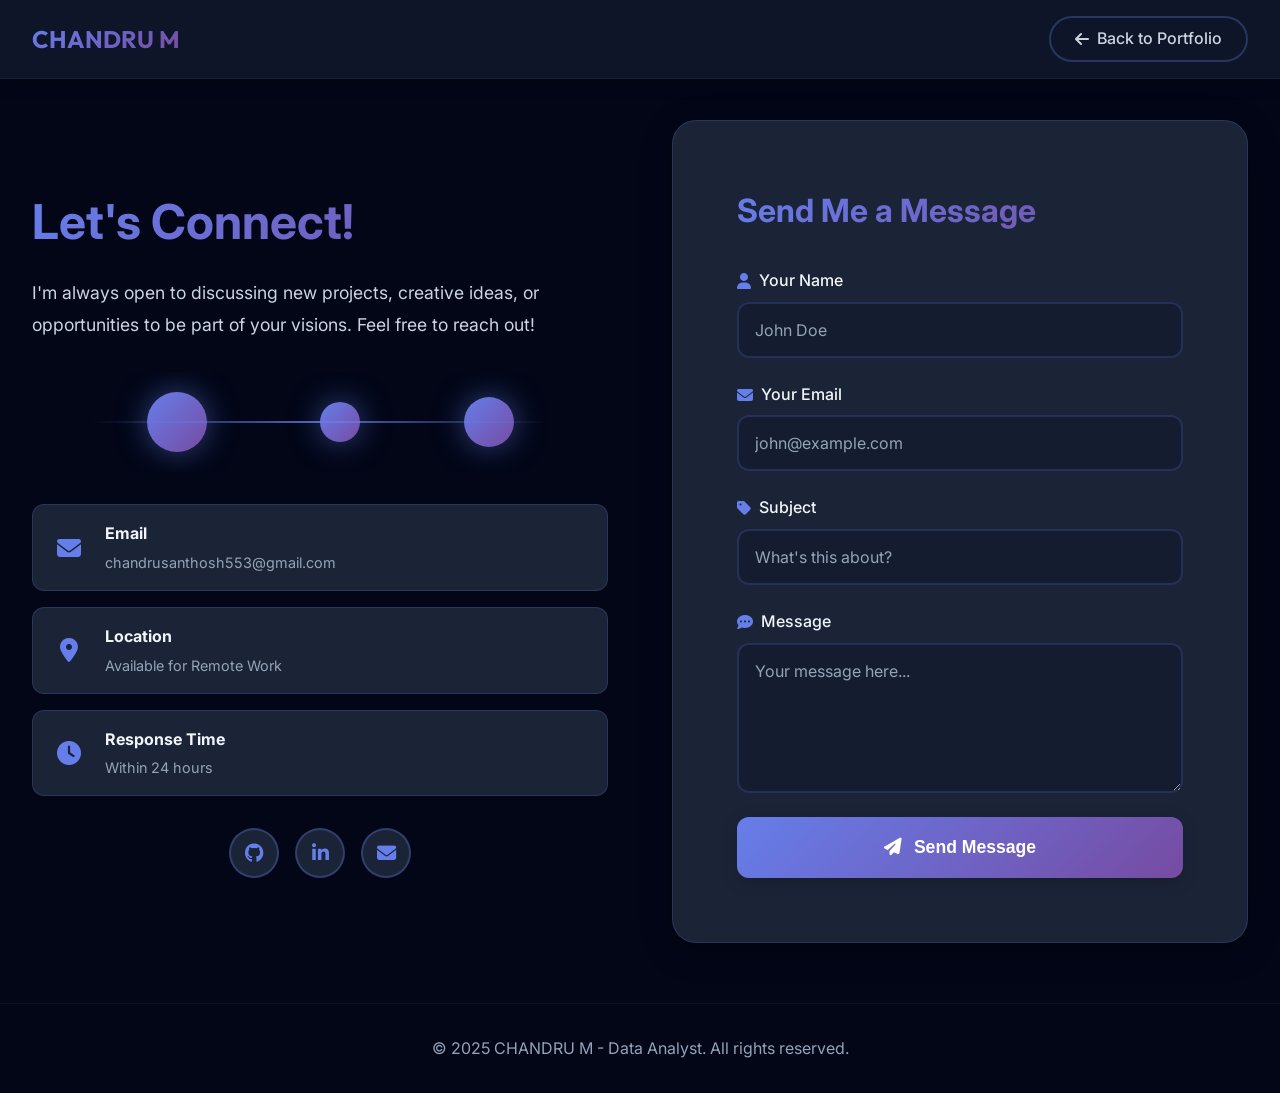
==== contact.html @ 36a34f21 "start" ====
<!DOCTYPE html>
<html lang="en">
<head>
    <meta charset="UTF-8">
    <meta name="viewport" content="width=device-width, initial-scale=1.0">
    <meta name="description" content="Get in touch with CHANDRU M - Data Analyst">
    <meta name="author" content="CHANDRU M">
    <title>Contact Me | CHANDRU M</title>
    
    <!-- Google Fonts -->
    <link rel="preconnect" href="https://fonts.googleapis.com">
    <link rel="preconnect" href="https://fonts.gstatic.com" crossorigin>
    <link href="https://fonts.googleapis.com/css2?family=Inter:wght@300;400;500;600;700&family=Outfit:wght@400;600;700;800&display=swap" rel="stylesheet">
    
    <!-- Font Awesome for Icons -->
    <link rel="stylesheet" href="https://cdnjs.cloudflare.com/ajax/libs/font-awesome/6.4.0/css/all.min.css">
    
    <!-- CSS -->
    <link rel="stylesheet" href="contact-style.css">
</head>
<body>
    <!-- Navigation -->
    <nav>
        <div class="container">
            <div class="logo">CHANDRU M</div>
            <a href="index.html" class="back-home">
                <i class="fas fa-arrow-left"></i> Back to Portfolio
            </a>
        </div>
    </nav>

    <!-- Contact Page Section -->
    <section class="contact-page">
        <div class="container">
            <div class="contact-grid">
                <!-- Left Side - Info -->
                <div class="contact-left">
                    <h1 class="contact-title">Let's Connect!</h1>
                    <p class="contact-description">
                        I'm always open to discussing new projects, creative ideas, or opportunities to be part of your visions. Feel free to reach out!
                    </p>

                    <!-- Animated Decorative Element -->
                    <div class="decorative-motion">
                        <div class="motion-circle circle-1"></div>
                        <div class="motion-circle circle-2"></div>
                        <div class="motion-circle circle-3"></div>
                        <div class="motion-line"></div>
                    </div>

                    <div class="contact-info">
                        <div class="info-item">
                            <i class="fas fa-envelope"></i>
                            <div>
                                <h4>Email</h4>
                                <p>chandrusanthosh553@gmail.com</p>
                            </div>
                        </div>
                        <div class="info-item">
                            <i class="fas fa-map-marker-alt"></i>
                            <div>
                                <h4>Location</h4>
                                <p>Available for Remote Work</p>
                            </div>
                        </div>
                        <div class="info-item">
                            <i class="fas fa-clock"></i>
                            <div>
                                <h4>Response Time</h4>
                                <p>Within 24 hours</p>
                            </div>
                        </div>
                    </div>

                    <div class="social-links">
                        <a href="https://github.com/Gloom-chandru?tab=overview&from=2025-11-01&to=2025-11-30" class="social-icon" target="_blank" title="GitHub">
                            <i class="fab fa-github"></i>
                        </a>
                        <a href="https://www.linkedin.com/in/chandru-m-082b99292" class="social-icon" target="_blank" title="LinkedIn">
                            <i class="fab fa-linkedin-in"></i>
                        </a>
                        <a href="mailto:chandrusanthosh553@gmail.com" class="social-icon" title="Email">
                            <i class="fas fa-envelope"></i>
                        </a>
                    </div>
                </div>

                <!-- Right Side - Form -->
                <div class="contact-right">
                    <div class="form-card">
                        <h2>Send Me a Message</h2>
                        <form class="contact-form" id="contactForm" action="https://formsubmit.co/chandrusanthosh553@gmail.com" method="POST">
                            <!-- FormSubmit Configuration -->
                            <input type="hidden" name="_subject" value="New Portfolio Contact Message!">
                            <input type="hidden" name="_captcha" value="false">
                            <input type="hidden" name="_template" value="table">
                            
                            <div class="form-group">
                                <label for="name">
                                    <i class="fas fa-user"></i> Your Name
                                </label>
                                <input type="text" id="name" name="name" placeholder="John Doe" required>
                            </div>
                            
                            <div class="form-group">
                                <label for="email">
                                    <i class="fas fa-envelope"></i> Your Email
                                </label>
                                <input type="email" id="email" name="email" placeholder="john@example.com" required>
                            </div>
                            
                            <div class="form-group">
                                <label for="subject">
                                    <i class="fas fa-tag"></i> Subject
                                </label>
                                <input type="text" id="subject" name="subject" placeholder="What's this about?" required>
                            </div>
                            
                            <div class="form-group">
                                <label for="message">
                                    <i class="fas fa-comment-dots"></i> Message
                                </label>
                                <textarea id="message" name="message" placeholder="Your message here..." required></textarea>
                            </div>
                            
                            <button type="submit" class="submit-button">
                                <i class="fas fa-paper-plane"></i> Send Message
                            </button>
                        </form>
                    </div>
                </div>
            </div>
        </div>
    </section>

    <!-- Footer -->
    <footer>
        <div class="container">
            <p>&copy; 2025 CHANDRU M - Data Analyst. All rights reserved.</p>
        </div>
    </footer>

    <!-- JavaScript -->
    <script src="contact-script.js"></script>
</body>
</html>
---- contact-style.css ----
* {
    margin: 0;
    padding: 0;
    box-sizing: border-box;
}

:root {
    /* Color Palette */
    --primary-blue: #667eea;
    --primary-purple: #764ba2;
    --accent-cyan: #06b6d4;
    --gradient-primary: linear-gradient(135deg, #667eea 0%, #764ba2 100%);
    
    /* Neutral Colors */
    --bg-dark: #0f172a;
    --bg-darker: #020617;
    --bg-card: rgba(30, 41, 59, 0.9);
    --text-primary: #f1f5f9;
    --text-secondary: #cbd5e1;
    --text-muted: #94a3b8;
    
    /* Spacing */
    --spacing-xs: 0.5rem;
    --spacing-sm: 1rem;
    --spacing-md: 2rem;
    --spacing-lg: 4rem;
    
    /* Typography */
    --font-heading: 'Outfit', sans-serif;
    --font-body: 'Inter', sans-serif;
    
    /* Transitions */
    --transition-fast: 0.2s ease;
    --transition-normal: 0.3s ease;
    
    /* Effects */
    --shadow-md: 0 4px 16px rgba(0, 0, 0, 0.2);
    --shadow-lg: 0 8px 32px rgba(0, 0, 0, 0.3);
    --shadow-glow: 0 0 40px rgba(102, 126, 234, 0.3);
    --blur-glass: blur(10px);
}

html {
    scroll-behavior: smooth;
}

body {
    font-family: var(--font-body);
    background: var(--bg-darker);
    color: var(--text-primary);
    line-height: 1.6;
    overflow-x: hidden;
    min-height: 100vh;
}

/* Container */
.container {
    max-width: 1400px;
    margin: 0 auto;
    padding: 0 var(--spacing-md);
}

/* Navigation */
nav {
    position: fixed;
    top: 0;
    left: 0;
    right: 0;
    z-index: 1000;
    background: rgba(15, 23, 42, 0.95);
    backdrop-filter: var(--blur-glass);
    border-bottom: 1px solid rgba(102, 126, 234, 0.1);
    box-shadow: var(--shadow-md);
}

nav .container {
    display: flex;
    justify-content: space-between;
    align-items: center;
    padding: 1rem var(--spacing-md);
}

.logo {
    font-family: var(--font-heading);
    font-size: 1.5rem;
    font-weight: 700;
    background: var(--gradient-primary);
    -webkit-background-clip: text;
    -webkit-text-fill-color: transparent;
    background-clip: text;
}

.back-home {
    color: var(--text-secondary);
    text-decoration: none;
    font-weight: 500;
    transition: var(--transition-normal);
    display: flex;
    align-items: center;
    gap: 0.5rem;
    padding: 0.5rem 1.5rem;
    border-radius: 25px;
    border: 2px solid rgba(102, 126, 234, 0.3);
}

.back-home:hover {
    color: var(--text-primary);
    border-color: var(--primary-blue);
    background: rgba(102, 126, 234, 0.1);
    transform: translateX(-5px);
}

/* Contact Page Section */
.contact-page {
    min-height: 100vh;
    padding: 120px 0 60px;
    display: flex;
    align-items: center;
}

.contact-grid {
    display: grid;
    grid-template-columns: 1fr 1fr;
    gap: var(--spacing-lg);
    align-items: center;
}

/* Left Side - Image & Info */
.contact-left {
    animation: fadeInLeft 0.8s ease;
}

@keyframes fadeInLeft {
    from {
        opacity: 0;
        transform: translateX(-50px);
    }
    to {
        opacity: 1;
        transform: translateX(0);
    }
}

.contact-image-wrapper {
    margin-bottom: var(--spacing-md);
    border-radius: 20px;
    overflow: hidden;
    box-shadow: var(--shadow-lg);
}

.contact-image-wrapper img {
    width: 100%;
    height: auto;
    display: block;
    animation: float 6s ease-in-out infinite;
}

@keyframes float {
    0%, 100% { transform: translateY(0); }
    50% { transform: translateY(-20px); }
}

.contact-title {
    font-size: clamp(2rem, 4vw, 3rem);
    margin-bottom: var(--spacing-sm);
    background: var(--gradient-primary);
    -webkit-background-clip: text;
    -webkit-text-fill-color: transparent;
    background-clip: text;
}

.contact-description {
    color: var(--text-secondary);
    font-size: 1.1rem;
    margin-bottom: var(--spacing-md);
    line-height: 1.8;
}

/* Decorative Motion Element */
.decorative-motion {
    position: relative;
    height: 100px;
    margin: var(--spacing-md) 0;
    display: flex;
    align-items: center;
    justify-content: center;
    overflow: hidden;
}

.motion-circle {
    position: absolute;
    border-radius: 50%;
    background: linear-gradient(135deg, #667eea 0%, #764ba2 100%);
    box-shadow: 0 0 30px rgba(102, 126, 234, 0.5);
}

.circle-1 {
    width: 60px;
    height: 60px;
    left: 20%;
    animation: floatCircle1 4s ease-in-out infinite;
}

.circle-2 {
    width: 40px;
    height: 40px;
    left: 50%;
    animation: floatCircle2 3s ease-in-out infinite 0.5s;
}

.circle-3 {
    width: 50px;
    height: 50px;
    left: 75%;
    animation: floatCircle3 3.5s ease-in-out infinite 1s;
}

.motion-line {
    position: absolute;
    width: 80%;
    height: 2px;
    background: linear-gradient(90deg, 
        transparent 0%, 
        rgba(102, 126, 234, 0.8) 50%, 
        transparent 100%
    );
    animation: pulseLine 2s ease-in-out infinite;
}

@keyframes floatCircle1 {
    0%, 100% {
        transform: translateY(0) scale(1);
        opacity: 0.6;
    }
    50% {
        transform: translateY(-30px) scale(1.1);
        opacity: 1;
    }
}

@keyframes floatCircle2 {
    0%, 100% {
        transform: translateY(0) translateX(-50%) scale(1);
        opacity: 0.7;
    }
    50% {
        transform: translateY(-25px) translateX(-50%) scale(1.15);
        opacity: 1;
    }
}

@keyframes floatCircle3 {
    0%, 100% {
        transform: translateY(0) scale(1);
        opacity: 0.5;
    }
    50% {
        transform: translateY(-35px) scale(1.2);
        opacity: 0.9;
    }
}

@keyframes pulseLine {
    0%, 100% {
        opacity: 0.3;
        transform: scaleX(0.8);
    }
    50% {
        opacity: 0.8;
        transform: scaleX(1);
    }
}

.contact-info {
    display: flex;
    flex-direction: column;
    gap: var(--spacing-sm);
    margin-bottom: var(--spacing-md);
}

.info-item {
    display: flex;
    align-items: center;
    gap: 1rem;
    padding: 1rem;
    background: var(--bg-card);
    border-radius: 12px;
    border: 1px solid rgba(102, 126, 234, 0.2);
    transition: var(--transition-normal);
}

.info-item:hover {
    border-color: var(--primary-blue);
    transform: translateX(10px);
}

.info-item i {
    font-size: 1.5rem;
    color: var(--primary-blue);
    width: 40px;
    text-align: center;
}

.info-item h4 {
    color: var(--text-primary);
    margin-bottom: 0.25rem;
    font-size: 1rem;
}

.info-item p {
    color: var(--text-muted);
    font-size: 0.9rem;
}

.social-links {
    display: flex;
    gap: var(--spacing-sm);
    justify-content: center;
}

.social-icon {
    width: 50px;
    height: 50px;
    background: var(--bg-card);
    border: 2px solid rgba(102, 126, 234, 0.3);
    border-radius: 50%;
    display: flex;
    align-items: center;
    justify-content: center;
    color: var(--primary-blue);
    text-decoration: none;
    font-size: 1.2rem;
    transition: var(--transition-normal);
}

.social-icon:hover {
    background: var(--gradient-primary);
    color: white;
    transform: translateY(-5px) scale(1.1);
    box-shadow: var(--shadow-glow);
}

/* Right Side - Form */
.contact-right {
    animation: fadeInRight 0.8s ease;
}

@keyframes fadeInRight {
    from {
        opacity: 0;
        transform: translateX(50px);
    }
    to {
        opacity: 1;
        transform: translateX(0);
    }
}

.form-card {
    background: var(--bg-card);
    padding: var(--spacing-lg);
    border-radius: 24px;
    backdrop-filter: var(--blur-glass);
    border: 1px solid rgba(102, 126, 234, 0.2);
    box-shadow: var(--shadow-lg);
}

.form-card h2 {
    font-size: 2rem;
    margin-bottom: var(--spacing-md);
    background: var(--gradient-primary);
    -webkit-background-clip: text;
    -webkit-text-fill-color: transparent;
    background-clip: text;
}

.contact-form {
    display: flex;
    flex-direction: column;
    gap: 1.5rem;
}

.form-group {
    display: flex;
    flex-direction: column;
    gap: 0.5rem;
}

.form-group label {
    color: var(--text-primary);
    font-weight: 500;
    display: flex;
    align-items: center;
    gap: 0.5rem;
}

.form-group label i {
    color: var(--primary-blue);
}

.form-group input,
.form-group textarea {
    width: 100%;
    padding: 1rem;
    background: rgba(15, 23, 42, 0.5);
    border: 2px solid rgba(102, 126, 234, 0.2);
    border-radius: 12px;
    color: var(--text-primary);
    font-family: var(--font-body);
    font-size: 1rem;
    transition: var(--transition-normal);
}

.form-group input::placeholder,
.form-group textarea::placeholder {
    color: var(--text-muted);
}

.form-group input:focus,
.form-group textarea:focus {
    outline: none;
    border-color: var(--primary-blue);
    box-shadow: 0 0 0 3px rgba(102, 126, 234, 0.1);
    background: rgba(15, 23, 42, 0.8);
}

.form-group textarea {
    resize: vertical;
    min-height: 150px;
}

.submit-button {
    width: 100%;
    padding: 1.25rem;
    background: var(--gradient-primary);
    color: white;
    border: none;
    border-radius: 12px;
    font-size: 1.1rem;
    font-weight: 600;
    cursor: pointer;
    transition: var(--transition-normal);
    display: flex;
    align-items: center;
    justify-content: center;
    gap: 0.75rem;
    box-shadow: var(--shadow-md);
}

.submit-button:hover {
    transform: translateY(-3px);
    box-shadow: var(--shadow-lg), var(--shadow-glow);
}

.submit-button:active {
    transform: translateY(0);
}

/* Footer */
footer {
    text-align: center;
    padding: var(--spacing-md);
    background: var(--bg-darker);
    border-top: 1px solid rgba(102, 126, 234, 0.1);
}

footer p {
    color: var(--text-muted);
}

/* Responsive Design */
@media (max-width: 1024px) {
    .contact-grid {
        grid-template-columns: 1fr;
        gap: var(--spacing-md);
    }
    
    .contact-left {
        text-align: center;
    }
    
    .contact-info {
        max-width: 500px;
        margin: 0 auto var(--spacing-md);
    }
    
    .social-links {
        justify-content: center;
    }
}

@media (max-width: 768px) {
    .contact-page {
        padding: 100px 0 40px;
    }
    
    .form-card {
        padding: var(--spacing-md);
    }
    
    nav .container {
        flex-direction: column;
        gap: 1rem;
        text-align: center;
    }
    
    .back-home {
        width: 100%;
        justify-content: center;
    }
}
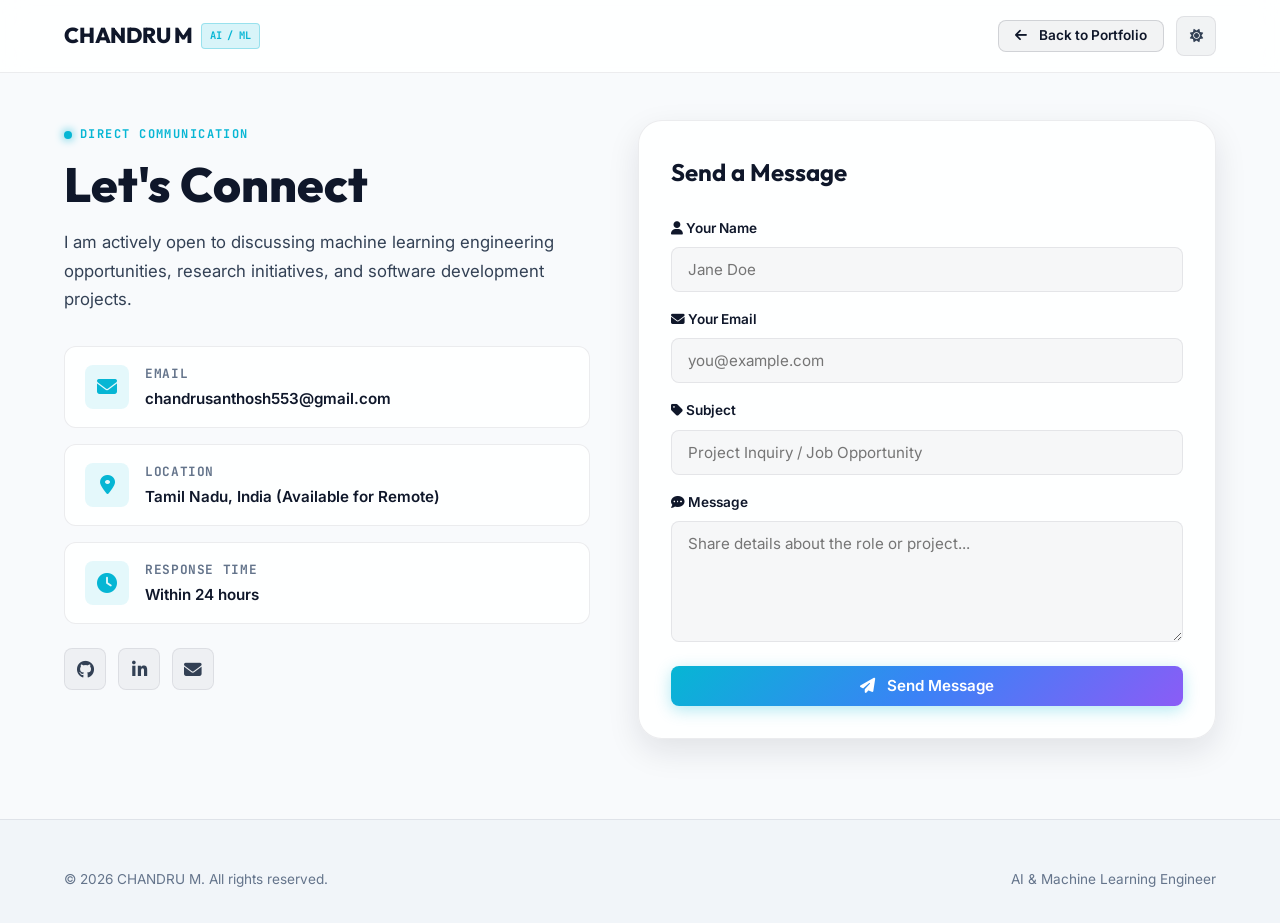
==== commit ed5f1766: "refactor: streamline contact page styles to use global CSS variables" ====
--- a/contact.html
+++ b/contact.html
@@ -3,68 +3,72 @@
 <head>
     <meta charset="UTF-8">
     <meta name="viewport" content="width=device-width, initial-scale=1.0">
-    <meta name="description" content="Get in touch with CHANDRU M - Data Analyst">
+    <meta name="description" content="Get in touch with CHANDRU M — AI & Machine Learning Engineer">
     <meta name="author" content="CHANDRU M">
-    <title>Contact Me | CHANDRU M</title>
+    <title>Contact | CHANDRU M — AI & Machine Learning Engineer</title>
     
     <!-- Google Fonts -->
     <link rel="preconnect" href="https://fonts.googleapis.com">
     <link rel="preconnect" href="https://fonts.gstatic.com" crossorigin>
-    <link href="https://fonts.googleapis.com/css2?family=Inter:wght@300;400;500;600;700&family=Outfit:wght@400;600;700;800&display=swap" rel="stylesheet">
+    <link href="https://fonts.googleapis.com/css2?family=Inter:wght@300;400;500;600;700&family=Outfit:wght@400;500;600;700;800&family=JetBrains+Mono:wght@400;500&display=swap" rel="stylesheet">
     
-    <!-- Font Awesome for Icons -->
+    <!-- Font Awesome Icons -->
     <link rel="stylesheet" href="https://cdnjs.cloudflare.com/ajax/libs/font-awesome/6.4.0/css/all.min.css">
     
-    <!-- CSS -->
+    <!-- Stylesheets -->
+    <link rel="stylesheet" href="style.css">
     <link rel="stylesheet" href="contact-style.css">
 </head>
 <body>
     <!-- Navigation -->
     <nav>
         <div class="container">
-            <div class="logo">CHANDRU M</div>
-            <a href="index.html" class="back-home">
-                <i class="fas fa-arrow-left"></i> Back to Portfolio
-            </a>
+            <div class="nav-content">
+                <a href="index.html" class="logo">
+                    <span>CHANDRU M</span>
+                    <span class="logo-badge">AI / ML</span>
+                </a>
+                <div class="nav-right">
+                    <a href="index.html" class="btn btn-secondary btn-sm">
+                        <i class="fas fa-arrow-left" aria-hidden="true"></i> Back to Portfolio
+                    </a>
+                    <button class="theme-toggle" id="themeToggle" title="Toggle theme" aria-label="Toggle theme">
+                        <i class="fas fa-moon" aria-hidden="true"></i>
+                    </button>
+                </div>
+            </div>
         </div>
     </nav>
 
     <!-- Contact Page Section -->
-    <section class="contact-page">
+    <section class="contact-page" style="padding-top: calc(72px + var(--space-12));">
         <div class="container">
             <div class="contact-grid">
                 <!-- Left Side - Info -->
                 <div class="contact-left">
-                    <h1 class="contact-title">Let's Connect!</h1>
+                    <span class="section-label">Direct Communication</span>
+                    <h1 class="contact-title">Let's Connect</h1>
                     <p class="contact-description">
-                        I'm always open to discussing new projects, creative ideas, or opportunities to be part of your visions. Feel free to reach out!
+                        I am actively open to discussing machine learning engineering opportunities, research initiatives, and software development projects.
                     </p>
 
-                    <!-- Animated Decorative Element -->
-                    <div class="decorative-motion">
-                        <div class="motion-circle circle-1"></div>
-                        <div class="motion-circle circle-2"></div>
-                        <div class="motion-circle circle-3"></div>
-                        <div class="motion-line"></div>
-                    </div>
-
                     <div class="contact-info">
-                        <div class="info-item">
-                            <i class="fas fa-envelope"></i>
+                        <a href="mailto:chandrusanthosh553@gmail.com" class="info-item" style="color: inherit;">
+                            <i class="fas fa-envelope" aria-hidden="true"></i>
                             <div>
                                 <h4>Email</h4>
                                 <p>chandrusanthosh553@gmail.com</p>
                             </div>
-                        </div>
+                        </a>
                         <div class="info-item">
-                            <i class="fas fa-map-marker-alt"></i>
+                            <i class="fas fa-map-marker-alt" aria-hidden="true"></i>
                             <div>
                                 <h4>Location</h4>
-                                <p>Available for Remote Work</p>
+                                <p>Tamil Nadu, India (Available for Remote)</p>
                             </div>
                         </div>
                         <div class="info-item">
-                            <i class="fas fa-clock"></i>
+                            <i class="fas fa-clock" aria-hidden="true"></i>
                             <div>
                                 <h4>Response Time</h4>
                                 <p>Within 24 hours</p>
@@ -72,15 +76,15 @@
                         </div>
                     </div>
 
-                    <div class="social-links">
-                        <a href="https://github.com/Gloom-chandru?tab=overview&from=2025-11-01&to=2025-11-30" class="social-icon" target="_blank" title="GitHub">
-                            <i class="fab fa-github"></i>
+                    <div class="social-links" style="margin-top: var(--space-6);">
+                        <a href="https://github.com/Gloom-chandru" class="social-icon" target="_blank" rel="noopener noreferrer" title="GitHub" aria-label="GitHub">
+                            <i class="fab fa-github" aria-hidden="true"></i>
                         </a>
-                        <a href="https://www.linkedin.com/in/chandru-m-082b99292" class="social-icon" target="_blank" title="LinkedIn">
-                            <i class="fab fa-linkedin-in"></i>
+                        <a href="https://www.linkedin.com/in/chandru-m-082b99292/" class="social-icon" target="_blank" rel="noopener noreferrer" title="LinkedIn" aria-label="LinkedIn">
+                            <i class="fab fa-linkedin-in" aria-hidden="true"></i>
                         </a>
-                        <a href="mailto:chandrusanthosh553@gmail.com" class="social-icon" title="Email">
-                            <i class="fas fa-envelope"></i>
+                        <a href="mailto:chandrusanthosh553@gmail.com" class="social-icon" title="Email" aria-label="Email">
+                            <i class="fas fa-envelope" aria-hidden="true"></i>
                         </a>
                     </div>
                 </div>
@@ -88,43 +92,42 @@
                 <!-- Right Side - Form -->
                 <div class="contact-right">
                     <div class="form-card">
-                        <h2>Send Me a Message</h2>
+                        <h2>Send a Message</h2>
                         <form class="contact-form" id="contactForm" action="https://formsubmit.co/chandrusanthosh553@gmail.com" method="POST">
-                            <!-- FormSubmit Configuration -->
-                            <input type="hidden" name="_subject" value="New Portfolio Contact Message!">
+                            <input type="hidden" name="_subject" value="New Inquiry from Contact Page!">
                             <input type="hidden" name="_captcha" value="false">
                             <input type="hidden" name="_template" value="table">
                             
                             <div class="form-group">
                                 <label for="name">
-                                    <i class="fas fa-user"></i> Your Name
+                                    <i class="fas fa-user" aria-hidden="true"></i> Your Name
                                 </label>
-                                <input type="text" id="name" name="name" placeholder="John Doe" required>
+                                <input type="text" id="name" name="name" class="form-control" placeholder="Jane Doe" required>
                             </div>
                             
                             <div class="form-group">
                                 <label for="email">
-                                    <i class="fas fa-envelope"></i> Your Email
+                                    <i class="fas fa-envelope" aria-hidden="true"></i> Your Email
                                 </label>
-                                <input type="email" id="email" name="email" placeholder="john@example.com" required>
+                                <input type="email" id="email" name="email" class="form-control" placeholder="you@example.com" required>
                             </div>
                             
                             <div class="form-group">
                                 <label for="subject">
-                                    <i class="fas fa-tag"></i> Subject
+                                    <i class="fas fa-tag" aria-hidden="true"></i> Subject
                                 </label>
-                                <input type="text" id="subject" name="subject" placeholder="What's this about?" required>
+                                <input type="text" id="subject" name="subject" class="form-control" placeholder="Project Inquiry / Job Opportunity" required>
                             </div>
                             
                             <div class="form-group">
                                 <label for="message">
-                                    <i class="fas fa-comment-dots"></i> Message
+                                    <i class="fas fa-comment-dots" aria-hidden="true"></i> Message
                                 </label>
-                                <textarea id="message" name="message" placeholder="Your message here..." required></textarea>
+                                <textarea id="message" name="message" class="form-control" rows="5" placeholder="Share details about the role or project..." required></textarea>
                             </div>
                             
-                            <button type="submit" class="submit-button">
-                                <i class="fas fa-paper-plane"></i> Send Message
+                            <button type="submit" class="btn btn-primary" style="width: 100%;">
+                                <i class="fas fa-paper-plane" aria-hidden="true"></i> Send Message
                             </button>
                         </form>
                     </div>
@@ -136,11 +139,13 @@
     <!-- Footer -->
     <footer>
         <div class="container">
-            <p>&copy; 2025 CHANDRU M - Data Analyst. All rights reserved.</p>
+            <div class="footer-bottom">
+                <p>&copy; 2026 CHANDRU M. All rights reserved.</p>
+                <p>AI & Machine Learning Engineer</p>
+            </div>
         </div>
     </footer>
 
-    <!-- JavaScript -->
-    <script src="contact-script.js"></script>
+    <script src="script.js"></script>
 </body>
 </html>
--- a/style.css
+++ b/style.css
@@ -0,0 +1,2028 @@
+/* ====================================================================
+   CHANDRU M - AI & MACHINE LEARNING PORTFOLIO
+   Design System & Core Stylesheet
+   ==================================================================== */
+
+@import url('https://fonts.googleapis.com/css2?family=Inter:wght@300;400;500;600;700&family=Outfit:wght@400;500;600;700;800&family=JetBrains+Mono:wght@400;500&display=swap');
+
+/* --------------------------------------------------------------------
+   DESIGN SYSTEM TOKENS
+   -------------------------------------------------------------------- */
+:root {
+    /* Color Palette - Deep Tech Obsidian & Neural Accents */
+    --bg-primary: #090d16;
+    --bg-secondary: #0f1629;
+    --bg-tertiary: #162038;
+    --bg-card: rgba(18, 26, 47, 0.75);
+    --bg-card-hover: rgba(24, 35, 63, 0.9);
+    --bg-glass: rgba(15, 22, 41, 0.7);
+    --bg-elevated: #1e293b;
+
+    /* Text Colors */
+    --text-primary: #f8fafc;
+    --text-secondary: #cbd5e1;
+    --text-muted: #94a3b8;
+    --text-subtle: #64748b;
+
+    /* Accents */
+    --accent-cyan: #06b6d4;
+    --accent-cyan-glow: rgba(6, 182, 212, 0.25);
+    --accent-blue: #3b82f6;
+    --accent-purple: #8b5cf6;
+    --accent-indigo: #6366f1;
+    --accent-emerald: #10b981;
+    --accent-amber: #f59e0b;
+    --accent-coral: #ff6b35;
+
+    /* Gradients */
+    --gradient-primary: linear-gradient(135deg, #06b6d4 0%, #3b82f6 50%, #8b5cf6 100%);
+    --gradient-accent: linear-gradient(135deg, #38bdf8 0%, #818cf8 100%);
+    --gradient-warm: linear-gradient(135deg, #ff6b35 0%, #f7931e 100%);
+    --gradient-card: linear-gradient(180deg, rgba(255, 255, 255, 0.04) 0%, rgba(255, 255, 255, 0.01) 100%);
+    --gradient-hero-glow: radial-gradient(circle at 50% 50%, rgba(6, 182, 212, 0.15) 0%, rgba(139, 92, 246, 0.08) 40%, transparent 70%);
+
+    /* Borders */
+    --border-subtle: rgba(255, 255, 255, 0.08);
+    --border-medium: rgba(255, 255, 255, 0.14);
+    --border-accent: rgba(56, 189, 248, 0.35);
+    --border-focus: #38bdf8;
+
+    /* Typography Scale */
+    --font-heading: 'Outfit', -apple-system, BlinkMacSystemFont, sans-serif;
+    --font-body: 'Inter', -apple-system, BlinkMacSystemFont, sans-serif;
+    --font-mono: 'JetBrains Mono', monospace;
+
+    /* Spacing Scale */
+    --space-1: 0.25rem;   /* 4px */
+    --space-2: 0.5rem;    /* 8px */
+    --space-3: 0.75rem;   /* 12px */
+    --space-4: 1rem;      /* 16px */
+    --space-5: 1.25rem;   /* 20px */
+    --space-6: 1.5rem;    /* 24px */
+    --space-8: 2rem;      /* 32px */
+    --space-10: 2.5rem;   /* 40px */
+    --space-12: 3rem;     /* 48px */
+    --space-16: 4rem;     /* 64px */
+    --space-20: 5rem;     /* 80px */
+    --space-24: 6rem;     /* 96px */
+
+    /* Corner Radii */
+    --radius-xs: 4px;
+    --radius-sm: 8px;
+    --radius-md: 12px;
+    --radius-lg: 16px;
+    --radius-xl: 24px;
+    --radius-full: 9999px;
+
+    /* Shadows & Elevation */
+    --shadow-sm: 0 1px 3px rgba(0, 0, 0, 0.3);
+    --shadow-md: 0 4px 12px rgba(0, 0, 0, 0.35);
+    --shadow-lg: 0 12px 32px rgba(0, 0, 0, 0.45);
+    --shadow-glow-cyan: 0 0 30px rgba(6, 182, 212, 0.25);
+    --shadow-glow-purple: 0 0 30px rgba(139, 92, 246, 0.25);
+
+    /* Transitions */
+    --transition-fast: 0.15s cubic-bezier(0.16, 1, 0.3, 1);
+    --transition-normal: 0.25s cubic-bezier(0.16, 1, 0.3, 1);
+    --transition-smooth: 0.4s cubic-bezier(0.16, 1, 0.3, 1);
+
+    /* Blur */
+    --blur-glass: blur(14px);
+}
+
+/* --------------------------------------------------------------------
+   LIGHT MODE OVERRIDES
+   -------------------------------------------------------------------- */
+html.light-mode {
+    --bg-primary: #f8fafc;
+    --bg-secondary: #f1f5f9;
+    --bg-tertiary: #e2e8f0;
+    --bg-card: rgba(255, 255, 255, 0.85);
+    --bg-card-hover: rgba(255, 255, 255, 0.98);
+    --bg-glass: rgba(255, 255, 255, 0.85);
+    --bg-elevated: #ffffff;
+
+    --text-primary: #0f172a;
+    --text-secondary: #334155;
+    --text-muted: #64748b;
+    --text-subtle: #94a3b8;
+
+    --border-subtle: rgba(15, 23, 42, 0.08);
+    --border-medium: rgba(15, 23, 42, 0.15);
+    --border-accent: rgba(6, 182, 212, 0.5);
+
+    --shadow-sm: 0 1px 3px rgba(0, 0, 0, 0.06);
+    --shadow-md: 0 4px 16px rgba(0, 0, 0, 0.08);
+    --shadow-lg: 0 12px 32px rgba(15, 23, 42, 0.1);
+    --shadow-glow-cyan: 0 0 25px rgba(6, 182, 212, 0.18);
+    --shadow-glow-purple: 0 0 25px rgba(139, 92, 246, 0.18);
+    --gradient-card: linear-gradient(180deg, rgba(255, 255, 255, 0.9) 0%, rgba(248, 250, 252, 0.9) 100%);
+    --gradient-hero-glow: radial-gradient(circle at 50% 50%, rgba(6, 182, 212, 0.12) 0%, rgba(139, 92, 246, 0.06) 40%, transparent 70%);
+}
+
+/* --------------------------------------------------------------------
+   BASE & RESET
+   -------------------------------------------------------------------- */
+*, *::before, *::after {
+    margin: 0;
+    padding: 0;
+    box-sizing: border-box;
+}
+
+html {
+    scroll-behavior: smooth;
+    font-size: 16px;
+    -webkit-text-size-adjust: 100%;
+}
+
+body {
+    font-family: var(--font-body);
+    background-color: var(--bg-primary);
+    color: var(--text-primary);
+    line-height: 1.65;
+    overflow-x: hidden;
+    min-height: 100vh;
+    text-rendering: optimizeLegibility;
+    -webkit-font-smoothing: antialiased;
+    -moz-osx-font-smoothing: grayscale;
+    transition: background-color var(--transition-normal), color var(--transition-normal);
+}
+
+a {
+    color: inherit;
+    text-decoration: none;
+    transition: color var(--transition-fast);
+}
+
+img {
+    max-width: 100%;
+    height: auto;
+    display: block;
+}
+
+button {
+    font-family: inherit;
+    border: none;
+    background: none;
+    cursor: pointer;
+    outline: none;
+}
+
+/* Container */
+.container {
+    width: 100%;
+    max-width: 1200px;
+    margin: 0 auto;
+    padding: 0 var(--space-6);
+}
+
+/* Scroll Progress */
+.scroll-progress {
+    position: fixed;
+    top: 0;
+    left: 0;
+    height: 3px;
+    width: 0%;
+    background: var(--gradient-primary);
+    z-index: 1000;
+    transition: width 0.1s linear;
+}
+
+/* Section Common */
+section {
+    padding: var(--space-20) 0;
+    position: relative;
+}
+
+.section-label {
+    display: inline-flex;
+    align-items: center;
+    gap: var(--space-2);
+    font-size: 0.75rem;
+    font-weight: 700;
+    text-transform: uppercase;
+    letter-spacing: 0.12em;
+    color: var(--accent-cyan);
+    margin-bottom: var(--space-3);
+    font-family: var(--font-mono);
+}
+
+.section-label::before {
+    content: '';
+    display: inline-block;
+    width: 8px;
+    height: 8px;
+    border-radius: 50%;
+    background: var(--accent-cyan);
+    box-shadow: 0 0 10px var(--accent-cyan);
+}
+
+.section-title {
+    font-family: var(--font-heading);
+    font-size: clamp(2rem, 3.5vw, 2.75rem);
+    font-weight: 800;
+    line-height: 1.2;
+    margin-bottom: var(--space-4);
+    letter-spacing: -0.02em;
+    color: var(--text-primary);
+}
+
+.section-subtitle {
+    font-size: 1.05rem;
+    color: var(--text-secondary);
+    max-width: 640px;
+    margin-bottom: var(--space-12);
+    line-height: 1.6;
+}
+
+.section-header {
+    margin-bottom: var(--space-12);
+}
+
+.section-header.text-center {
+    text-align: center;
+}
+
+.section-header.text-center .section-label {
+    justify-content: center;
+}
+
+.section-header.text-center .section-subtitle {
+    margin-left: auto;
+    margin-right: auto;
+}
+
+/* Gradient Text Utility */
+.gradient-text {
+    background: var(--gradient-primary);
+    -webkit-background-clip: text;
+    background-clip: text;
+    -webkit-text-fill-color: transparent;
+    display: inline-block;
+}
+
+.gradient-text-warm {
+    background: var(--gradient-warm);
+    -webkit-background-clip: text;
+    background-clip: text;
+    -webkit-text-fill-color: transparent;
+    display: inline-block;
+}
+
+/* --------------------------------------------------------------------
+   BUTTONS & BADGES
+   -------------------------------------------------------------------- */
+.btn {
+    display: inline-flex;
+    align-items: center;
+    justify-content: center;
+    gap: var(--space-3);
+    padding: 0.8rem 1.6rem;
+    font-size: 0.95rem;
+    font-weight: 600;
+    border-radius: var(--radius-sm);
+    transition: all var(--transition-normal);
+    cursor: pointer;
+    white-space: nowrap;
+    line-height: 1;
+}
+
+.btn-primary {
+    background: var(--gradient-primary);
+    color: #ffffff;
+    box-shadow: 0 4px 16px rgba(6, 182, 212, 0.3);
+}
+
+.btn-primary:hover {
+    transform: translateY(-2px);
+    box-shadow: 0 6px 24px rgba(6, 182, 212, 0.45);
+    color: #ffffff;
+}
+
+.btn-secondary {
+    background: rgba(255, 255, 255, 0.06);
+    color: var(--text-primary);
+    border: 1px solid var(--border-medium);
+    backdrop-filter: var(--blur-glass);
+}
+
+html.light-mode .btn-secondary {
+    background: rgba(15, 23, 42, 0.05);
+}
+
+.btn-secondary:hover {
+    background: rgba(255, 255, 255, 0.12);
+    border-color: var(--accent-cyan);
+    transform: translateY(-2px);
+    color: var(--accent-cyan);
+}
+
+.btn-outline {
+    background: transparent;
+    color: var(--text-primary);
+    border: 1px solid var(--border-subtle);
+}
+
+.btn-outline:hover {
+    border-color: var(--accent-cyan);
+    color: var(--accent-cyan);
+    transform: translateY(-2px);
+}
+
+.btn-sm {
+    padding: 0.5rem 1rem;
+    font-size: 0.85rem;
+}
+
+/* Badges */
+.badge {
+    display: inline-flex;
+    align-items: center;
+    gap: var(--space-2);
+    padding: 0.35rem 0.85rem;
+    border-radius: var(--radius-full);
+    font-size: 0.78rem;
+    font-weight: 600;
+    font-family: var(--font-mono);
+    line-height: 1;
+}
+
+.badge-cyan {
+    background: rgba(6, 182, 212, 0.12);
+    color: var(--accent-cyan);
+    border: 1px solid rgba(6, 182, 212, 0.3);
+}
+
+.badge-purple {
+    background: rgba(139, 92, 246, 0.12);
+    color: var(--accent-purple);
+    border: 1px solid rgba(139, 92, 246, 0.3);
+}
+
+.badge-emerald {
+    background: rgba(16, 185, 129, 0.12);
+    color: var(--accent-emerald);
+    border: 1px solid rgba(16, 185, 129, 0.3);
+}
+
+.badge-amber {
+    background: rgba(245, 158, 11, 0.12);
+    color: var(--accent-amber);
+    border: 1px solid rgba(245, 158, 11, 0.3);
+}
+
+/* Pulse Dot */
+.pulse-dot {
+    width: 8px;
+    height: 8px;
+    border-radius: 50%;
+    background: var(--accent-emerald);
+    box-shadow: 0 0 0 0 rgba(16, 185, 129, 0.7);
+    animation: pulseGlow 2s infinite;
+}
+
+@keyframes pulseGlow {
+    0% { transform: scale(0.95); box-shadow: 0 0 0 0 rgba(16, 185, 129, 0.7); }
+    70% { transform: scale(1); box-shadow: 0 0 0 8px rgba(16, 185, 129, 0); }
+    100% { transform: scale(0.95); box-shadow: 0 0 0 0 rgba(16, 185, 129, 0); }
+}
+
+/* --------------------------------------------------------------------
+   NAVIGATION BAR
+   -------------------------------------------------------------------- */
+nav {
+    position: fixed;
+    top: 0;
+    left: 0;
+    width: 100%;
+    z-index: 900;
+    background: var(--bg-glass);
+    backdrop-filter: var(--blur-glass);
+    -webkit-backdrop-filter: var(--blur-glass);
+    border-bottom: 1px solid var(--border-subtle);
+    transition: all var(--transition-normal);
+}
+
+nav.scrolled {
+    background: rgba(9, 13, 22, 0.92);
+    box-shadow: var(--shadow-md);
+}
+
+html.light-mode nav.scrolled {
+    background: rgba(255, 255, 255, 0.95);
+}
+
+.nav-content {
+    display: flex;
+    align-items: center;
+    justify-content: space-between;
+    height: 72px;
+}
+
+.logo {
+    font-family: var(--font-heading);
+    font-size: 1.35rem;
+    font-weight: 800;
+    letter-spacing: -0.01em;
+    display: flex;
+    align-items: center;
+    gap: var(--space-2);
+}
+
+.logo-badge {
+    font-size: 0.65rem;
+    font-family: var(--font-mono);
+    padding: 0.2rem 0.5rem;
+    background: rgba(6, 182, 212, 0.15);
+    color: var(--accent-cyan);
+    border: 1px solid rgba(6, 182, 212, 0.3);
+    border-radius: var(--radius-xs);
+    font-weight: 700;
+}
+
+.nav-links {
+    display: flex;
+    align-items: center;
+    gap: var(--space-6);
+    list-style: none;
+}
+
+.nav-links a {
+    font-size: 0.88rem;
+    font-weight: 500;
+    color: var(--text-secondary);
+    position: relative;
+    padding: var(--space-1) 0;
+}
+
+.nav-links a::after {
+    content: '';
+    position: absolute;
+    bottom: -2px;
+    left: 0;
+    width: 0%;
+    height: 2px;
+    background: var(--gradient-primary);
+    transition: width var(--transition-fast);
+}
+
+.nav-links a:hover,
+.nav-links a.active {
+    color: var(--text-primary);
+}
+
+.nav-links a:hover::after,
+.nav-links a.active::after {
+    width: 100%;
+}
+
+.nav-right {
+    display: flex;
+    align-items: center;
+    gap: var(--space-3);
+}
+
+.theme-toggle {
+    width: 40px;
+    height: 40px;
+    border-radius: var(--radius-sm);
+    display: flex;
+    align-items: center;
+    justify-content: center;
+    background: rgba(255, 255, 255, 0.05);
+    border: 1px solid var(--border-subtle);
+    color: var(--text-secondary);
+    transition: all var(--transition-fast);
+}
+
+html.light-mode .theme-toggle {
+    background: rgba(15, 23, 42, 0.05);
+}
+
+.theme-toggle:hover {
+    color: var(--accent-cyan);
+    border-color: var(--accent-cyan);
+    transform: rotate(15deg);
+}
+
+.hamburger {
+    display: none;
+    flex-direction: column;
+    justify-content: space-between;
+    width: 38px;
+    height: 38px;
+    padding: 10px 8px;
+    border-radius: var(--radius-sm);
+    background: rgba(255, 255, 255, 0.05);
+    border: 1px solid var(--border-subtle);
+}
+
+.hamburger-line {
+    width: 100%;
+    height: 2px;
+    background-color: var(--text-primary);
+    transition: all var(--transition-normal);
+    border-radius: 2px;
+}
+
+.hamburger.active .hamburger-line:nth-child(1) {
+    transform: translateY(6.5px) rotate(45deg);
+}
+
+.hamburger.active .hamburger-line:nth-child(2) {
+    opacity: 0;
+}
+
+.hamburger.active .hamburger-line:nth-child(3) {
+    transform: translateY(-6.5px) rotate(-45deg);
+}
+
+/* --------------------------------------------------------------------
+   HERO SECTION
+   -------------------------------------------------------------------- */
+#hero {
+    min-height: 100vh;
+    display: flex;
+    align-items: center;
+    padding: calc(72px + var(--space-12)) 0 var(--space-16);
+    position: relative;
+    overflow: hidden;
+}
+
+.hero-background {
+    position: absolute;
+    top: 0;
+    left: 0;
+    width: 100%;
+    height: 100%;
+    pointer-events: none;
+    z-index: 0;
+}
+
+.hero-glow-orb {
+    position: absolute;
+    width: 600px;
+    height: 600px;
+    border-radius: 50%;
+    background: radial-gradient(circle, rgba(6, 182, 212, 0.15) 0%, rgba(139, 92, 246, 0.08) 40%, transparent 70%);
+    filter: blur(50px);
+    top: 10%;
+    right: 5%;
+    animation: orbFloat 10s ease-in-out infinite alternate;
+}
+
+.hero-grid-mesh {
+    position: absolute;
+    inset: 0;
+    background-image: 
+        linear-gradient(to right, rgba(255, 255, 255, 0.02) 1px, transparent 1px),
+        linear-gradient(to bottom, rgba(255, 255, 255, 0.02) 1px, transparent 1px);
+    background-size: 40px 40px;
+    mask-image: radial-gradient(circle at 60% 40%, black 40%, transparent 80%);
+    -webkit-mask-image: radial-gradient(circle at 60% 40%, black 40%, transparent 80%);
+}
+
+@keyframes orbFloat {
+    0% { transform: translateY(0) scale(1); }
+    100% { transform: translateY(-40px) scale(1.08); }
+}
+
+.hero-split {
+    display: grid;
+    grid-template-columns: 1.15fr 0.85fr;
+    align-items: center;
+    gap: var(--space-12);
+    position: relative;
+    z-index: 1;
+}
+
+.hero-status-pill {
+    display: inline-flex;
+    align-items: center;
+    gap: var(--space-3);
+    padding: 0.4rem 1rem;
+    border-radius: var(--radius-full);
+    background: rgba(6, 182, 212, 0.08);
+    border: 1px solid rgba(6, 182, 212, 0.25);
+    font-size: 0.82rem;
+    font-weight: 600;
+    color: var(--accent-cyan);
+    margin-bottom: var(--space-6);
+}
+
+.hero-title {
+    font-family: var(--font-heading);
+    font-size: clamp(2.5rem, 5vw, 4.25rem);
+    font-weight: 800;
+    line-height: 1.1;
+    letter-spacing: -0.03em;
+    margin-bottom: var(--space-4);
+}
+
+.hero-subtitle {
+    font-family: var(--font-mono);
+    font-size: clamp(1rem, 2vw, 1.25rem);
+    font-weight: 600;
+    color: var(--accent-cyan);
+    margin-bottom: var(--space-5);
+    letter-spacing: 0.02em;
+}
+
+.hero-description {
+    font-size: clamp(1rem, 1.2vw, 1.15rem);
+    color: var(--text-secondary);
+    line-height: 1.7;
+    margin-bottom: var(--space-8);
+    max-width: 580px;
+}
+
+.hero-buttons {
+    display: flex;
+    flex-wrap: wrap;
+    gap: var(--space-4);
+    margin-bottom: var(--space-8);
+}
+
+.hero-social {
+    display: flex;
+    align-items: center;
+    gap: var(--space-4);
+}
+
+.hero-social-label {
+    font-size: 0.78rem;
+    font-family: var(--font-mono);
+    color: var(--text-muted);
+    text-transform: uppercase;
+    letter-spacing: 0.05em;
+}
+
+.social-links {
+    display: flex;
+    align-items: center;
+    gap: var(--space-3);
+}
+
+.social-icon {
+    width: 42px;
+    height: 42px;
+    border-radius: var(--radius-sm);
+    display: flex;
+    align-items: center;
+    justify-content: center;
+    background: rgba(255, 255, 255, 0.05);
+    border: 1px solid var(--border-subtle);
+    color: var(--text-secondary);
+    font-size: 1.1rem;
+    transition: all var(--transition-fast);
+}
+
+html.light-mode .social-icon {
+    background: rgba(15, 23, 42, 0.04);
+}
+
+.social-icon:hover {
+    color: var(--accent-cyan);
+    border-color: var(--accent-cyan);
+    background: rgba(6, 182, 212, 0.1);
+    transform: translateY(-3px);
+}
+
+/* Hero Profile Column */
+.hero-profile {
+    position: relative;
+    display: flex;
+    justify-content: center;
+    align-items: center;
+}
+
+.profile-card-wrapper {
+    position: relative;
+    width: 100%;
+    max-width: 380px;
+}
+
+.profile-frame {
+    position: relative;
+    border-radius: var(--radius-xl);
+    overflow: hidden;
+    padding: 8px;
+    background: linear-gradient(135deg, rgba(6, 182, 212, 0.4) 0%, rgba(139, 92, 246, 0.3) 50%, rgba(255, 107, 53, 0.2) 100%);
+    box-shadow: var(--shadow-lg), var(--shadow-glow-cyan);
+}
+
+.profile-img-inner {
+    border-radius: calc(var(--radius-xl) - 6px);
+    overflow: hidden;
+    position: relative;
+    background: var(--bg-secondary);
+    aspect-ratio: 4 / 5;
+}
+
+.profile-img-inner img {
+    width: 100%;
+    height: 100%;
+    object-fit: cover;
+    object-position: center top;
+    transition: transform var(--transition-smooth);
+}
+
+.profile-card-wrapper:hover .profile-img-inner img {
+    transform: scale(1.03);
+}
+
+/* Floating Tech Badges */
+.floating-badge {
+    position: absolute;
+    display: flex;
+    align-items: center;
+    gap: var(--space-2);
+    padding: 0.5rem 0.9rem;
+    border-radius: var(--radius-md);
+    background: var(--bg-glass);
+    backdrop-filter: var(--blur-glass);
+    -webkit-backdrop-filter: var(--blur-glass);
+    border: 1px solid var(--border-medium);
+    box-shadow: var(--shadow-md);
+    font-size: 0.82rem;
+    font-weight: 600;
+    z-index: 2;
+    animation: floatAnim 6s ease-in-out infinite alternate;
+}
+
+.floating-badge-1 {
+    top: -15px;
+    left: -20px;
+    animation-delay: 0s;
+}
+
+.floating-badge-2 {
+    bottom: -15px;
+    right: -20px;
+    animation-delay: 2s;
+}
+
+.floating-badge-icon {
+    font-size: 1.1rem;
+    color: var(--accent-cyan);
+}
+
+@keyframes floatAnim {
+    0% { transform: translateY(0); }
+    100% { transform: translateY(-8px); }
+}
+
+/* --------------------------------------------------------------------
+   PROOF / IMPACT STATS SECTION
+   -------------------------------------------------------------------- */
+#stats {
+    padding: var(--space-12) 0;
+    border-top: 1px solid var(--border-subtle);
+    border-bottom: 1px solid var(--border-subtle);
+    background: linear-gradient(180deg, rgba(15, 22, 41, 0.4) 0%, transparent 100%);
+}
+
+.stats-grid {
+    display: grid;
+    grid-template-columns: repeat(4, 1fr);
+    gap: var(--space-6);
+}
+
+.stat-card {
+    background: var(--bg-card);
+    border: 1px solid var(--border-subtle);
+    border-radius: var(--radius-lg);
+    padding: var(--space-6);
+    position: relative;
+    overflow: hidden;
+    transition: all var(--transition-normal);
+}
+
+.stat-card::before {
+    content: '';
+    position: absolute;
+    top: 0;
+    left: 0;
+    width: 100%;
+    height: 3px;
+    background: var(--gradient-primary);
+    opacity: 0;
+    transition: opacity var(--transition-fast);
+}
+
+.stat-card:hover {
+    transform: translateY(-4px);
+    border-color: var(--border-accent);
+    box-shadow: var(--shadow-md), var(--shadow-glow-cyan);
+}
+
+.stat-card:hover::before {
+    opacity: 1;
+}
+
+.stat-icon {
+    width: 44px;
+    height: 44px;
+    border-radius: var(--radius-sm);
+    display: flex;
+    align-items: center;
+    justify-content: center;
+    background: rgba(6, 182, 212, 0.1);
+    color: var(--accent-cyan);
+    font-size: 1.25rem;
+    margin-bottom: var(--space-4);
+}
+
+.stat-number {
+    font-family: var(--font-heading);
+    font-size: 2.25rem;
+    font-weight: 800;
+    line-height: 1.1;
+    margin-bottom: var(--space-1);
+    letter-spacing: -0.02em;
+    color: var(--text-primary);
+}
+
+.stat-label {
+    font-size: 0.92rem;
+    font-weight: 600;
+    color: var(--text-primary);
+    margin-bottom: var(--space-1);
+}
+
+.stat-sublabel {
+    font-size: 0.78rem;
+    color: var(--text-muted);
+}
+
+/* --------------------------------------------------------------------
+   ABOUT SECTION
+   -------------------------------------------------------------------- */
+#about {
+    position: relative;
+}
+
+.about-grid {
+    display: grid;
+    grid-template-columns: 1.1fr 0.9fr;
+    gap: var(--space-12);
+    align-items: start;
+}
+
+.about-narrative {
+    display: flex;
+    flex-direction: column;
+    gap: var(--space-4);
+}
+
+.about-lead {
+    font-size: 1.2rem;
+    font-weight: 600;
+    color: var(--text-primary);
+    line-height: 1.6;
+}
+
+.about-body {
+    font-size: 1rem;
+    color: var(--text-secondary);
+    line-height: 1.7;
+}
+
+.about-pillars {
+    display: grid;
+    grid-template-columns: 1fr;
+    gap: var(--space-4);
+    margin-top: var(--space-4);
+}
+
+.pillar-card {
+    display: flex;
+    gap: var(--space-4);
+    padding: var(--space-5);
+    background: var(--bg-card);
+    border: 1px solid var(--border-subtle);
+    border-radius: var(--radius-md);
+    transition: all var(--transition-normal);
+}
+
+.pillar-card:hover {
+    border-color: var(--border-accent);
+    transform: translateY(-2px);
+}
+
+.pillar-icon {
+    font-size: 1.5rem;
+    color: var(--accent-cyan);
+    flex-shrink: 0;
+    margin-top: 2px;
+}
+
+.pillar-title {
+    font-size: 1rem;
+    font-weight: 700;
+    margin-bottom: var(--space-1);
+    color: var(--text-primary);
+}
+
+.pillar-desc {
+    font-size: 0.88rem;
+    color: var(--text-secondary);
+    line-height: 1.5;
+}
+
+.about-sidebar {
+    background: var(--bg-card);
+    border: 1px solid var(--border-subtle);
+    border-radius: var(--radius-xl);
+    padding: var(--space-8);
+    position: sticky;
+    top: 90px;
+}
+
+.sidebar-title {
+    font-family: var(--font-heading);
+    font-size: 1.2rem;
+    font-weight: 700;
+    margin-bottom: var(--space-5);
+    display: flex;
+    align-items: center;
+    gap: var(--space-3);
+    color: var(--text-primary);
+}
+
+.sidebar-meta-list {
+    list-style: none;
+    display: flex;
+    flex-direction: column;
+    gap: var(--space-4);
+}
+
+.sidebar-meta-item {
+    display: flex;
+    justify-content: space-between;
+    align-items: center;
+    padding-bottom: var(--space-3);
+    border-bottom: 1px solid var(--border-subtle);
+    font-size: 0.92rem;
+}
+
+.meta-label {
+    color: var(--text-muted);
+}
+
+.meta-value {
+    font-weight: 600;
+    color: var(--text-primary);
+}
+
+/* --------------------------------------------------------------------
+   SKILLS SECTION (CATEGORIZED BADGES - NO FAKE PERCENTAGES)
+   -------------------------------------------------------------------- */
+#skills {
+    background: linear-gradient(180deg, transparent 0%, rgba(15, 22, 41, 0.4) 50%, transparent 100%);
+}
+
+.skills-container {
+    display: grid;
+    grid-template-columns: repeat(3, 1fr);
+    gap: var(--space-6);
+}
+
+.skill-category-card {
+    background: var(--bg-card);
+    border: 1px solid var(--border-subtle);
+    border-radius: var(--radius-lg);
+    padding: var(--space-6);
+    transition: all var(--transition-normal);
+    display: flex;
+    flex-direction: column;
+}
+
+.skill-category-card:hover {
+    border-color: var(--border-accent);
+    transform: translateY(-4px);
+    box-shadow: var(--shadow-md);
+}
+
+.category-header {
+    display: flex;
+    align-items: center;
+    gap: var(--space-3);
+    margin-bottom: var(--space-4);
+    padding-bottom: var(--space-3);
+    border-bottom: 1px solid var(--border-subtle);
+}
+
+.category-icon {
+    width: 36px;
+    height: 36px;
+    border-radius: var(--radius-sm);
+    display: flex;
+    align-items: center;
+    justify-content: center;
+    background: rgba(6, 182, 212, 0.1);
+    color: var(--accent-cyan);
+    font-size: 1.1rem;
+}
+
+.category-title {
+    font-family: var(--font-heading);
+    font-size: 1.05rem;
+    font-weight: 700;
+    color: var(--text-primary);
+}
+
+.skills-badge-wrap {
+    display: flex;
+    flex-wrap: wrap;
+    gap: var(--space-2);
+}
+
+.tech-badge {
+    display: inline-flex;
+    align-items: center;
+    gap: var(--space-2);
+    padding: 0.4rem 0.75rem;
+    border-radius: var(--radius-sm);
+    background: rgba(255, 255, 255, 0.04);
+    border: 1px solid var(--border-subtle);
+    font-size: 0.82rem;
+    font-weight: 500;
+    color: var(--text-secondary);
+    transition: all var(--transition-fast);
+}
+
+html.light-mode .tech-badge {
+    background: rgba(15, 23, 42, 0.04);
+}
+
+.tech-badge:hover {
+    background: rgba(6, 182, 212, 0.12);
+    border-color: var(--accent-cyan);
+    color: var(--accent-cyan);
+    transform: translateY(-1px);
+}
+
+.tech-badge i {
+    font-size: 0.85rem;
+}
+
+/* --------------------------------------------------------------------
+   FEATURED PROJECTS SECTION
+   -------------------------------------------------------------------- */
+#projects {
+    position: relative;
+}
+
+.filter-buttons {
+    display: flex;
+    flex-wrap: wrap;
+    justify-content: center;
+    gap: var(--space-2);
+    margin-bottom: var(--space-10);
+}
+
+.filter-btn {
+    padding: 0.55rem 1.25rem;
+    border-radius: var(--radius-full);
+    font-size: 0.88rem;
+    font-weight: 600;
+    color: var(--text-muted);
+    background: var(--bg-card);
+    border: 1px solid var(--border-subtle);
+    transition: all var(--transition-fast);
+}
+
+.filter-btn:hover {
+    color: var(--text-primary);
+    border-color: var(--border-medium);
+}
+
+.filter-btn.active {
+    color: #ffffff;
+    background: var(--gradient-primary);
+    border-color: transparent;
+    box-shadow: 0 4px 14px rgba(6, 182, 212, 0.35);
+}
+
+/* Primary Featured Project (Hero Project Card) */
+.featured-primary-card {
+    background: var(--bg-card);
+    border: 1px solid var(--border-accent);
+    border-radius: var(--radius-xl);
+    overflow: hidden;
+    margin-bottom: var(--space-8);
+    display: grid;
+    grid-template-columns: 1.15fr 0.85fr;
+    box-shadow: var(--shadow-lg), var(--shadow-glow-cyan);
+    transition: all var(--transition-normal);
+}
+
+.featured-primary-card:hover {
+    transform: translateY(-4px);
+}
+
+.project-showcase-visual {
+    background: linear-gradient(135deg, #0d1b2a 0%, #1b263b 50%, #0a1128 100%);
+    position: relative;
+    padding: var(--space-8);
+    display: flex;
+    flex-direction: column;
+    justify-content: center;
+    border-right: 1px solid var(--border-subtle);
+    overflow: hidden;
+}
+
+.project-visual-mockup {
+    background: rgba(9, 13, 22, 0.85);
+    border: 1px solid var(--border-medium);
+    border-radius: var(--radius-lg);
+    padding: var(--space-5);
+    box-shadow: var(--shadow-lg);
+    font-family: var(--font-mono);
+    position: relative;
+    z-index: 1;
+}
+
+.mockup-header {
+    display: flex;
+    align-items: center;
+    gap: var(--space-2);
+    margin-bottom: var(--space-4);
+    padding-bottom: var(--space-2);
+    border-bottom: 1px solid var(--border-subtle);
+}
+
+.mockup-dot {
+    width: 10px;
+    height: 10px;
+    border-radius: 50%;
+}
+.mockup-dot.red { background: #ef4444; }
+.mockup-dot.yellow { background: #f59e0b; }
+.mockup-dot.green { background: #10b981; }
+
+.mockup-title {
+    font-size: 0.75rem;
+    color: var(--text-muted);
+    margin-left: var(--space-2);
+}
+
+.mockup-content {
+    font-size: 0.82rem;
+    line-height: 1.6;
+    color: var(--text-secondary);
+}
+
+.mockup-code-highlight {
+    color: var(--accent-cyan);
+}
+
+.featured-primary-info {
+    padding: var(--space-8);
+    display: flex;
+    flex-direction: column;
+    justify-content: space-between;
+}
+
+.project-category-tag {
+    display: inline-flex;
+    align-items: center;
+    gap: var(--space-2);
+    font-size: 0.78rem;
+    font-family: var(--font-mono);
+    color: var(--accent-cyan);
+    font-weight: 700;
+    text-transform: uppercase;
+    margin-bottom: var(--space-2);
+}
+
+.project-main-title {
+    font-family: var(--font-heading);
+    font-size: 1.85rem;
+    font-weight: 800;
+    line-height: 1.25;
+    margin-bottom: var(--space-3);
+    color: var(--text-primary);
+}
+
+.project-problem-solution {
+    margin-bottom: var(--space-6);
+}
+
+.project-block-desc {
+    font-size: 0.95rem;
+    color: var(--text-secondary);
+    line-height: 1.65;
+    margin-bottom: var(--space-3);
+}
+
+.project-metrics-pill {
+    display: inline-flex;
+    align-items: center;
+    gap: var(--space-2);
+    padding: 0.35rem 0.75rem;
+    background: rgba(16, 185, 129, 0.1);
+    border: 1px solid rgba(16, 185, 129, 0.3);
+    border-radius: var(--radius-sm);
+    font-size: 0.82rem;
+    font-weight: 600;
+    color: var(--accent-emerald);
+    margin-bottom: var(--space-4);
+}
+
+.project-tags {
+    display: flex;
+    flex-wrap: wrap;
+    gap: var(--space-2);
+    margin-bottom: var(--space-6);
+}
+
+.project-tag {
+    font-size: 0.78rem;
+    font-family: var(--font-mono);
+    padding: 0.25rem 0.65rem;
+    border-radius: var(--radius-xs);
+    background: rgba(255, 255, 255, 0.05);
+    border: 1px solid var(--border-subtle);
+    color: var(--text-secondary);
+}
+
+.project-action-row {
+    display: flex;
+    align-items: center;
+    gap: var(--space-3);
+}
+
+/* Secondary & Grid Projects */
+.projects-grid {
+    display: grid;
+    grid-template-columns: repeat(2, 1fr);
+    gap: var(--space-6);
+}
+
+.project-card {
+    background: var(--bg-card);
+    border: 1px solid var(--border-subtle);
+    border-radius: var(--radius-lg);
+    overflow: hidden;
+    display: flex;
+    flex-direction: column;
+    transition: all var(--transition-normal);
+}
+
+.project-card:hover {
+    transform: translateY(-4px);
+    border-color: var(--border-accent);
+    box-shadow: var(--shadow-md);
+}
+
+.project-card-header {
+    padding: var(--space-6);
+    background: linear-gradient(135deg, rgba(255,255,255,0.02) 0%, rgba(255,255,255,0.005) 100%);
+    border-bottom: 1px solid var(--border-subtle);
+    display: flex;
+    align-items: flex-start;
+    justify-content: space-between;
+}
+
+.project-card-icon {
+    width: 48px;
+    height: 48px;
+    border-radius: var(--radius-md);
+    display: flex;
+    align-items: center;
+    justify-content: center;
+    font-size: 1.4rem;
+    color: #ffffff;
+    box-shadow: var(--shadow-sm);
+}
+
+.project-card-body {
+    padding: var(--space-6);
+    display: flex;
+    flex-direction: column;
+    flex-grow: 1;
+}
+
+.project-card-title {
+    font-family: var(--font-heading);
+    font-size: 1.35rem;
+    font-weight: 700;
+    margin-bottom: var(--space-2);
+    color: var(--text-primary);
+}
+
+.project-card-desc {
+    font-size: 0.92rem;
+    color: var(--text-secondary);
+    line-height: 1.6;
+    margin-bottom: var(--space-5);
+    flex-grow: 1;
+}
+
+.project-card-footer {
+    display: flex;
+    align-items: center;
+    justify-content: space-between;
+    padding-top: var(--space-4);
+    border-top: 1px solid var(--border-subtle);
+}
+
+.project-card.hidden {
+    display: none !important;
+}
+
+/* --------------------------------------------------------------------
+   PROJECT CASE STUDIES SECTION
+   -------------------------------------------------------------------- */
+#case-studies {
+    background: linear-gradient(180deg, rgba(15, 22, 41, 0.5) 0%, transparent 100%);
+}
+
+.case-study-tabs {
+    display: flex;
+    gap: var(--space-3);
+    margin-bottom: var(--space-8);
+    border-bottom: 1px solid var(--border-subtle);
+    padding-bottom: var(--space-2);
+    overflow-x: auto;
+}
+
+.case-tab-btn {
+    padding: 0.75rem 1.25rem;
+    font-size: 0.95rem;
+    font-weight: 600;
+    color: var(--text-muted);
+    border-bottom: 2px solid transparent;
+    transition: all var(--transition-fast);
+    white-space: nowrap;
+}
+
+.case-tab-btn:hover {
+    color: var(--text-primary);
+}
+
+.case-tab-btn.active {
+    color: var(--accent-cyan);
+    border-bottom-color: var(--accent-cyan);
+}
+
+.case-study-content {
+    background: var(--bg-card);
+    border: 1px solid var(--border-subtle);
+    border-radius: var(--radius-xl);
+    padding: var(--space-8);
+    display: none;
+    box-shadow: var(--shadow-md);
+}
+
+.case-study-content.active {
+    display: block;
+    animation: fadeIn var(--transition-normal);
+}
+
+.case-pipeline-grid {
+    display: grid;
+    grid-template-columns: repeat(4, 1fr);
+    gap: var(--space-4);
+    margin: var(--space-6) 0;
+}
+
+.pipeline-step {
+    background: rgba(255, 255, 255, 0.03);
+    border: 1px solid var(--border-subtle);
+    border-radius: var(--radius-md);
+    padding: var(--space-4);
+    position: relative;
+}
+
+html.light-mode .pipeline-step {
+    background: rgba(15, 23, 42, 0.03);
+}
+
+.pipeline-step-num {
+    font-family: var(--font-mono);
+    font-size: 0.75rem;
+    font-weight: 700;
+    color: var(--accent-cyan);
+    margin-bottom: var(--space-1);
+}
+
+.pipeline-step-title {
+    font-size: 0.95rem;
+    font-weight: 700;
+    color: var(--text-primary);
+    margin-bottom: var(--space-2);
+}
+
+.pipeline-step-desc {
+    font-size: 0.82rem;
+    color: var(--text-secondary);
+    line-height: 1.5;
+}
+
+/* --------------------------------------------------------------------
+   EXPERIENCE & EDUCATION TIMELINE
+   -------------------------------------------------------------------- */
+#timeline-section {
+    position: relative;
+}
+
+.timeline-dual-grid {
+    display: grid;
+    grid-template-columns: 1fr 1fr;
+    gap: var(--space-10);
+}
+
+.timeline-column-title {
+    font-family: var(--font-heading);
+    font-size: 1.4rem;
+    font-weight: 700;
+    margin-bottom: var(--space-6);
+    display: flex;
+    align-items: center;
+    gap: var(--space-3);
+    color: var(--text-primary);
+}
+
+.timeline-list {
+    position: relative;
+    padding-left: var(--space-6);
+    border-left: 2px solid var(--border-subtle);
+    display: flex;
+    flex-direction: column;
+    gap: var(--space-8);
+}
+
+.timeline-entry {
+    position: relative;
+}
+
+.timeline-entry::before {
+    content: '';
+    position: absolute;
+    left: calc(-1 * var(--space-6) - 5px);
+    top: 4px;
+    width: 10px;
+    height: 10px;
+    border-radius: 50%;
+    background: var(--accent-cyan);
+    box-shadow: 0 0 10px var(--accent-cyan);
+    border: 2px solid var(--bg-primary);
+}
+
+.timeline-date {
+    font-family: var(--font-mono);
+    font-size: 0.78rem;
+    font-weight: 600;
+    color: var(--accent-cyan);
+    margin-bottom: var(--space-1);
+    display: inline-block;
+}
+
+.timeline-role {
+    font-family: var(--font-heading);
+    font-size: 1.15rem;
+    font-weight: 700;
+    color: var(--text-primary);
+    margin-bottom: var(--space-1);
+}
+
+.timeline-org {
+    font-size: 0.92rem;
+    font-weight: 600;
+    color: var(--text-secondary);
+    margin-bottom: var(--space-3);
+}
+
+.timeline-desc {
+    font-size: 0.88rem;
+    color: var(--text-muted);
+    line-height: 1.6;
+}
+
+.timeline-bullets {
+    list-style: none;
+    display: flex;
+    flex-direction: column;
+    gap: var(--space-2);
+    margin-top: var(--space-2);
+}
+
+.timeline-bullets li {
+    font-size: 0.88rem;
+    color: var(--text-secondary);
+    position: relative;
+    padding-left: var(--space-4);
+    line-height: 1.5;
+}
+
+.timeline-bullets li::before {
+    content: '▹';
+    position: absolute;
+    left: 0;
+    color: var(--accent-cyan);
+}
+
+/* --------------------------------------------------------------------
+   ACHIEVEMENTS & CERTIFICATIONS SECTION
+   -------------------------------------------------------------------- */
+#achievements {
+    background: linear-gradient(180deg, transparent 0%, rgba(15, 22, 41, 0.4) 100%);
+}
+
+.achievements-grid {
+    display: grid;
+    grid-template-columns: repeat(3, 1fr);
+    gap: var(--space-6);
+}
+
+.achievement-card {
+    background: var(--bg-card);
+    border: 1px solid var(--border-subtle);
+    border-radius: var(--radius-lg);
+    padding: var(--space-6);
+    display: flex;
+    flex-direction: column;
+    transition: all var(--transition-normal);
+}
+
+.achievement-card:hover {
+    transform: translateY(-3px);
+    border-color: var(--border-accent);
+    box-shadow: var(--shadow-md);
+}
+
+.achievement-badge-header {
+    display: flex;
+    align-items: center;
+    justify-content: space-between;
+    margin-bottom: var(--space-4);
+}
+
+.achievement-icon {
+    font-size: 1.5rem;
+    color: var(--accent-amber);
+}
+
+.achievement-title {
+    font-family: var(--font-heading);
+    font-size: 1.1rem;
+    font-weight: 700;
+    color: var(--text-primary);
+    margin-bottom: var(--space-2);
+}
+
+.achievement-desc {
+    font-size: 0.88rem;
+    color: var(--text-secondary);
+    line-height: 1.6;
+    margin-bottom: var(--space-4);
+    flex-grow: 1;
+}
+
+.achievement-meta {
+    font-family: var(--font-mono);
+    font-size: 0.75rem;
+    color: var(--text-muted);
+}
+
+/* --------------------------------------------------------------------
+   CONTACT SECTION
+   -------------------------------------------------------------------- */
+#contact {
+    position: relative;
+}
+
+.contact-wrapper {
+    display: grid;
+    grid-template-columns: 1fr 1fr;
+    gap: var(--space-12);
+    align-items: start;
+}
+
+.contact-info-panel {
+    display: flex;
+    flex-direction: column;
+    gap: var(--space-6);
+}
+
+.contact-direct-cards {
+    display: flex;
+    flex-direction: column;
+    gap: var(--space-4);
+}
+
+.contact-channel-card {
+    display: flex;
+    align-items: center;
+    gap: var(--space-4);
+    padding: var(--space-4) var(--space-5);
+    background: var(--bg-card);
+    border: 1px solid var(--border-subtle);
+    border-radius: var(--radius-md);
+    transition: all var(--transition-fast);
+}
+
+.contact-channel-card:hover {
+    border-color: var(--accent-cyan);
+    transform: translateX(4px);
+    background: var(--bg-card-hover);
+}
+
+.contact-channel-icon {
+    width: 44px;
+    height: 44px;
+    border-radius: var(--radius-sm);
+    display: flex;
+    align-items: center;
+    justify-content: center;
+    background: rgba(6, 182, 212, 0.1);
+    color: var(--accent-cyan);
+    font-size: 1.25rem;
+    flex-shrink: 0;
+}
+
+.contact-channel-label {
+    font-size: 0.75rem;
+    font-family: var(--font-mono);
+    color: var(--text-muted);
+    text-transform: uppercase;
+    letter-spacing: 0.05em;
+}
+
+.contact-channel-value {
+    font-size: 0.95rem;
+    font-weight: 600;
+    color: var(--text-primary);
+}
+
+/* Contact Form */
+.contact-form-panel {
+    background: var(--bg-card);
+    border: 1px solid var(--border-subtle);
+    border-radius: var(--radius-xl);
+    padding: var(--space-8);
+    box-shadow: var(--shadow-lg);
+}
+
+.contact-form-panel h3 {
+    font-family: var(--font-heading);
+    font-size: 1.4rem;
+    font-weight: 700;
+    margin-bottom: var(--space-2);
+    color: var(--text-primary);
+}
+
+.contact-form-panel p {
+    font-size: 0.92rem;
+    color: var(--text-secondary);
+    margin-bottom: var(--space-6);
+}
+
+.form-group {
+    margin-bottom: var(--space-4);
+}
+
+.form-group label {
+    display: block;
+    font-size: 0.85rem;
+    font-weight: 600;
+    color: var(--text-primary);
+    margin-bottom: var(--space-2);
+}
+
+.form-control {
+    width: 100%;
+    padding: 0.75rem 1rem;
+    background: rgba(255, 255, 255, 0.03);
+    border: 1px solid var(--border-subtle);
+    border-radius: var(--radius-sm);
+    color: var(--text-primary);
+    font-family: inherit;
+    font-size: 0.95rem;
+    transition: all var(--transition-fast);
+}
+
+html.light-mode .form-control {
+    background: rgba(15, 23, 42, 0.03);
+}
+
+.form-control:focus {
+    outline: none;
+    border-color: var(--border-focus);
+    box-shadow: 0 0 0 3px var(--accent-cyan-glow);
+}
+
+textarea.form-control {
+    resize: vertical;
+    min-height: 120px;
+}
+
+/* --------------------------------------------------------------------
+   FOOTER
+   -------------------------------------------------------------------- */
+footer {
+    border-top: 1px solid var(--border-subtle);
+    padding: var(--space-12) 0 var(--space-8);
+    background: var(--bg-secondary);
+}
+
+.footer-top {
+    display: flex;
+    justify-content: space-between;
+    align-items: center;
+    padding-bottom: var(--space-8);
+    border-bottom: 1px solid var(--border-subtle);
+    margin-bottom: var(--space-6);
+}
+
+.footer-bottom {
+    display: flex;
+    justify-content: space-between;
+    align-items: center;
+    font-size: 0.85rem;
+    color: var(--text-muted);
+}
+
+/* Back to Top */
+.back-to-top {
+    position: fixed;
+    bottom: 30px;
+    right: 30px;
+    width: 44px;
+    height: 44px;
+    border-radius: 50%;
+    background: var(--bg-glass);
+    backdrop-filter: var(--blur-glass);
+    border: 1px solid var(--border-medium);
+    color: var(--text-primary);
+    display: flex;
+    align-items: center;
+    justify-content: center;
+    cursor: pointer;
+    box-shadow: var(--shadow-md);
+    opacity: 0;
+    visibility: hidden;
+    transform: translateY(10px);
+    transition: all var(--transition-normal);
+    z-index: 800;
+}
+
+.back-to-top.show {
+    opacity: 1;
+    visibility: visible;
+    transform: translateY(0);
+}
+
+.back-to-top:hover {
+    background: var(--accent-cyan);
+    color: #ffffff;
+    border-color: var(--accent-cyan);
+    transform: translateY(-3px);
+}
+
+/* --------------------------------------------------------------------
+   MODAL / CASE STUDY POPUP
+   -------------------------------------------------------------------- */
+.case-modal-overlay {
+    position: fixed;
+    inset: 0;
+    background: rgba(9, 13, 22, 0.85);
+    backdrop-filter: blur(8px);
+    display: flex;
+    align-items: center;
+    justify-content: center;
+    z-index: 1000;
+    opacity: 0;
+    visibility: hidden;
+    transition: all var(--transition-normal);
+    padding: var(--space-6);
+}
+
+.case-modal-overlay.open {
+    opacity: 1;
+    visibility: visible;
+}
+
+.case-modal-dialog {
+    background: var(--bg-secondary);
+    border: 1px solid var(--border-medium);
+    border-radius: var(--radius-xl);
+    max-width: 800px;
+    width: 100%;
+    max-height: 90vh;
+    overflow-y: auto;
+    padding: var(--space-8);
+    position: relative;
+    box-shadow: var(--shadow-lg);
+    transform: translateY(20px) scale(0.97);
+    transition: transform var(--transition-normal);
+}
+
+.case-modal-overlay.open .case-modal-dialog {
+    transform: translateY(0) scale(1);
+}
+
+.case-modal-close {
+    position: absolute;
+    top: var(--space-5);
+    right: var(--space-5);
+    width: 36px;
+    height: 36px;
+    border-radius: 50%;
+    background: rgba(255, 255, 255, 0.05);
+    border: 1px solid var(--border-subtle);
+    display: flex;
+    align-items: center;
+    justify-content: center;
+    color: var(--text-muted);
+    font-size: 1.1rem;
+    cursor: pointer;
+    transition: all var(--transition-fast);
+}
+
+.case-modal-close:hover {
+    color: #ffffff;
+    background: rgba(239, 68, 68, 0.2);
+    border-color: #ef4444;
+}
+
+/* --------------------------------------------------------------------
+   ANIMATION & UTILITY CLASSES
+   -------------------------------------------------------------------- */
+.fade-in-up {
+    animation: fadeInUp 0.5s cubic-bezier(0.16, 1, 0.3, 1) forwards;
+}
+
+@keyframes fadeInUp {
+    from {
+        opacity: 0;
+        transform: translateY(24px);
+    }
+    to {
+        opacity: 1;
+        transform: translateY(0);
+    }
+}
+
+@keyframes fadeIn {
+    from { opacity: 0; }
+    to { opacity: 1; }
+}
+
+/* --------------------------------------------------------------------
+   RESPONSIVE MEDIA QUERIES
+   -------------------------------------------------------------------- */
+/* Tablets & Laptops (max-width: 1024px) */
+@media (max-width: 1024px) {
+    .hero-split {
+        grid-template-columns: 1fr;
+        gap: var(--space-10);
+        text-align: center;
+    }
+
+    .hero-description {
+        margin-left: auto;
+        margin-right: auto;
+    }
+
+    .hero-buttons {
+        justify-content: center;
+    }
+
+    .hero-social {
+        justify-content: center;
+    }
+
+    .about-grid {
+        grid-template-columns: 1fr;
+    }
+
+    .about-sidebar {
+        position: static;
+    }
+
+    .stats-grid {
+        grid-template-columns: repeat(2, 1fr);
+    }
+
+    .skills-container {
+        grid-template-columns: repeat(2, 1fr);
+    }
+
+    .featured-primary-card {
+        grid-template-columns: 1fr;
+    }
+
+    .project-showcase-visual {
+        border-right: none;
+        border-bottom: 1px solid var(--border-subtle);
+    }
+
+    .case-pipeline-grid {
+        grid-template-columns: repeat(2, 1fr);
+    }
+
+    .timeline-dual-grid {
+        grid-template-columns: 1fr;
+        gap: var(--space-8);
+    }
+
+    .achievements-grid {
+        grid-template-columns: repeat(2, 1fr);
+    }
+
+    .contact-wrapper {
+        grid-template-columns: 1fr;
+    }
+}
+
+/* Mobile & Small Tablets (max-width: 768px) */
+@media (max-width: 768px) {
+    section {
+        padding: var(--space-16) 0;
+    }
+
+    .nav-links {
+        position: fixed;
+        top: 72px;
+        left: 0;
+        width: 100%;
+        background: var(--bg-secondary);
+        flex-direction: column;
+        align-items: flex-start;
+        padding: var(--space-6);
+        gap: var(--space-4);
+        border-bottom: 1px solid var(--border-subtle);
+        box-shadow: var(--shadow-lg);
+        transform: translateY(-150%);
+        transition: transform var(--transition-normal);
+        z-index: 850;
+    }
+
+    .nav-links.mobile-open {
+        transform: translateY(0);
+    }
+
+    .hamburger {
+        display: flex;
+    }
+
+    .projects-grid {
+        grid-template-columns: 1fr;
+    }
+
+    .skills-container {
+        grid-template-columns: 1fr;
+    }
+
+    .achievements-grid {
+        grid-template-columns: 1fr;
+    }
+
+    .footer-top, .footer-bottom {
+        flex-direction: column;
+        gap: var(--space-4);
+        text-align: center;
+    }
+}
+
+/* Small Phones (max-width: 480px) */
+@media (max-width: 480px) {
+    .container {
+        padding: 0 var(--space-4);
+    }
+
+    .hero-title {
+        font-size: 2.2rem;
+    }
+
+    .hero-buttons {
+        flex-direction: column;
+        width: 100%;
+    }
+
+    .hero-buttons .btn {
+        width: 100%;
+    }
+
+    .stats-grid {
+        grid-template-columns: 1fr;
+    }
+
+    .case-pipeline-grid {
+        grid-template-columns: 1fr;
+    }
+}
+
+/* Accessibility: Respect Reduced Motion */
+@media (prefers-reduced-motion: reduce) {
+    *, *::before, *::after {
+        animation-duration: 0.01ms !important;
+        animation-iteration-count: 1 !important;
+        transition-duration: 0.01ms !important;
+        scroll-behavior: auto !important;
+    }
+}
--- a/contact-style.css
+++ b/contact-style.css
@@ -1,511 +1,104 @@
-* {
-    margin: 0;
-    padding: 0;
-    box-sizing: border-box;
-}
+/* Contact Page Specific Styles — Inherits from style.css */
 
-:root {
-    /* Color Palette */
-    --primary-blue: #667eea;
-    --primary-purple: #764ba2;
-    --accent-cyan: #06b6d4;
-    --gradient-primary: linear-gradient(135deg, #667eea 0%, #764ba2 100%);
-    
-    /* Neutral Colors */
-    --bg-dark: #0f172a;
-    --bg-darker: #020617;
-    --bg-card: rgba(30, 41, 59, 0.9);
-    --text-primary: #f1f5f9;
-    --text-secondary: #cbd5e1;
-    --text-muted: #94a3b8;
-    
-    /* Spacing */
-    --spacing-xs: 0.5rem;
-    --spacing-sm: 1rem;
-    --spacing-md: 2rem;
-    --spacing-lg: 4rem;
-    
-    /* Typography */
-    --font-heading: 'Outfit', sans-serif;
-    --font-body: 'Inter', sans-serif;
-    
-    /* Transitions */
-    --transition-fast: 0.2s ease;
-    --transition-normal: 0.3s ease;
-    
-    /* Effects */
-    --shadow-md: 0 4px 16px rgba(0, 0, 0, 0.2);
-    --shadow-lg: 0 8px 32px rgba(0, 0, 0, 0.3);
-    --shadow-glow: 0 0 40px rgba(102, 126, 234, 0.3);
-    --blur-glass: blur(10px);
-}
-
-html {
-    scroll-behavior: smooth;
-}
-
-body {
-    font-family: var(--font-body);
-    background: var(--bg-darker);
-    color: var(--text-primary);
-    line-height: 1.6;
-    overflow-x: hidden;
-    min-height: 100vh;
-}
-
-/* Container */
-.container {
-    max-width: 1400px;
-    margin: 0 auto;
-    padding: 0 var(--spacing-md);
-}
-
-/* Navigation */
-nav {
-    position: fixed;
-    top: 0;
-    left: 0;
-    right: 0;
-    z-index: 1000;
-    background: rgba(15, 23, 42, 0.95);
-    backdrop-filter: var(--blur-glass);
-    border-bottom: 1px solid rgba(102, 126, 234, 0.1);
-    box-shadow: var(--shadow-md);
-}
-
-nav .container {
-    display: flex;
-    justify-content: space-between;
-    align-items: center;
-    padding: 1rem var(--spacing-md);
-}
-
-.logo {
-    font-family: var(--font-heading);
-    font-size: 1.5rem;
-    font-weight: 700;
-    background: var(--gradient-primary);
-    -webkit-background-clip: text;
-    -webkit-text-fill-color: transparent;
-    background-clip: text;
-}
-
-.back-home {
-    color: var(--text-secondary);
-    text-decoration: none;
-    font-weight: 500;
-    transition: var(--transition-normal);
-    display: flex;
-    align-items: center;
-    gap: 0.5rem;
-    padding: 0.5rem 1.5rem;
-    border-radius: 25px;
-    border: 2px solid rgba(102, 126, 234, 0.3);
-}
-
-.back-home:hover {
-    color: var(--text-primary);
-    border-color: var(--primary-blue);
-    background: rgba(102, 126, 234, 0.1);
-    transform: translateX(-5px);
-}
-
-/* Contact Page Section */
 .contact-page {
-    min-height: 100vh;
-    padding: 120px 0 60px;
+    min-height: calc(100vh - 120px);
     display: flex;
     align-items: center;
 }
 
 .contact-grid {
     display: grid;
-    grid-template-columns: 1fr 1fr;
-    gap: var(--spacing-lg);
-    align-items: center;
-}
-
-/* Left Side - Image & Info */
-.contact-left {
-    animation: fadeInLeft 0.8s ease;
-}
-
-@keyframes fadeInLeft {
-    from {
-        opacity: 0;
-        transform: translateX(-50px);
-    }
-    to {
-        opacity: 1;
-        transform: translateX(0);
-    }
-}
-
-.contact-image-wrapper {
-    margin-bottom: var(--spacing-md);
-    border-radius: 20px;
-    overflow: hidden;
-    box-shadow: var(--shadow-lg);
-}
-
-.contact-image-wrapper img {
-    width: 100%;
-    height: auto;
-    display: block;
-    animation: float 6s ease-in-out infinite;
-}
-
-@keyframes float {
-    0%, 100% { transform: translateY(0); }
-    50% { transform: translateY(-20px); }
+    grid-template-columns: 1fr 1.1fr;
+    gap: var(--space-12);
+    align-items: start;
 }
 
 .contact-title {
-    font-size: clamp(2rem, 4vw, 3rem);
-    margin-bottom: var(--spacing-sm);
-    background: var(--gradient-primary);
-    -webkit-background-clip: text;
-    -webkit-text-fill-color: transparent;
-    background-clip: text;
+    font-family: var(--font-heading);
+    font-size: clamp(2.2rem, 4vw, 3rem);
+    font-weight: 800;
+    line-height: 1.15;
+    margin-bottom: var(--space-4);
+    color: var(--text-primary);
 }
 
 .contact-description {
+    font-size: 1.05rem;
     color: var(--text-secondary);
-    font-size: 1.1rem;
-    margin-bottom: var(--spacing-md);
-    line-height: 1.8;
-}
-
-/* Decorative Motion Element */
-.decorative-motion {
-    position: relative;
-    height: 100px;
-    margin: var(--spacing-md) 0;
-    display: flex;
-    align-items: center;
-    justify-content: center;
-    overflow: hidden;
-}
-
-.motion-circle {
-    position: absolute;
-    border-radius: 50%;
-    background: linear-gradient(135deg, #667eea 0%, #764ba2 100%);
-    box-shadow: 0 0 30px rgba(102, 126, 234, 0.5);
-}
-
-.circle-1 {
-    width: 60px;
-    height: 60px;
-    left: 20%;
-    animation: floatCircle1 4s ease-in-out infinite;
-}
-
-.circle-2 {
-    width: 40px;
-    height: 40px;
-    left: 50%;
-    animation: floatCircle2 3s ease-in-out infinite 0.5s;
-}
-
-.circle-3 {
-    width: 50px;
-    height: 50px;
-    left: 75%;
-    animation: floatCircle3 3.5s ease-in-out infinite 1s;
-}
-
-.motion-line {
-    position: absolute;
-    width: 80%;
-    height: 2px;
-    background: linear-gradient(90deg, 
-        transparent 0%, 
-        rgba(102, 126, 234, 0.8) 50%, 
-        transparent 100%
-    );
-    animation: pulseLine 2s ease-in-out infinite;
-}
-
-@keyframes floatCircle1 {
-    0%, 100% {
-        transform: translateY(0) scale(1);
-        opacity: 0.6;
-    }
-    50% {
-        transform: translateY(-30px) scale(1.1);
-        opacity: 1;
-    }
-}
-
-@keyframes floatCircle2 {
-    0%, 100% {
-        transform: translateY(0) translateX(-50%) scale(1);
-        opacity: 0.7;
-    }
-    50% {
-        transform: translateY(-25px) translateX(-50%) scale(1.15);
-        opacity: 1;
-    }
-}
-
-@keyframes floatCircle3 {
-    0%, 100% {
-        transform: translateY(0) scale(1);
-        opacity: 0.5;
-    }
-    50% {
-        transform: translateY(-35px) scale(1.2);
-        opacity: 0.9;
-    }
-}
-
-@keyframes pulseLine {
-    0%, 100% {
-        opacity: 0.3;
-        transform: scaleX(0.8);
-    }
-    50% {
-        opacity: 0.8;
-        transform: scaleX(1);
-    }
+    line-height: 1.7;
+    margin-bottom: var(--space-8);
 }
 
 .contact-info {
     display: flex;
     flex-direction: column;
-    gap: var(--spacing-sm);
-    margin-bottom: var(--spacing-md);
+    gap: var(--space-4);
 }
 
 .info-item {
     display: flex;
     align-items: center;
-    gap: 1rem;
-    padding: 1rem;
+    gap: var(--space-4);
+    padding: var(--space-4) var(--space-5);
     background: var(--bg-card);
-    border-radius: 12px;
-    border: 1px solid rgba(102, 126, 234, 0.2);
-    transition: var(--transition-normal);
+    border: 1px solid var(--border-subtle);
+    border-radius: var(--radius-md);
+    transition: all var(--transition-fast);
 }
 
 .info-item:hover {
-    border-color: var(--primary-blue);
-    transform: translateX(10px);
+    border-color: var(--accent-cyan);
+    transform: translateX(4px);
+    background: var(--bg-card-hover);
 }
 
 .info-item i {
-    font-size: 1.5rem;
-    color: var(--primary-blue);
-    width: 40px;
-    text-align: center;
+    width: 44px;
+    height: 44px;
+    border-radius: var(--radius-sm);
+    display: flex;
+    align-items: center;
+    justify-content: center;
+    background: rgba(6, 182, 212, 0.1);
+    color: var(--accent-cyan);
+    font-size: 1.25rem;
+    flex-shrink: 0;
 }
 
 .info-item h4 {
-    color: var(--text-primary);
-    margin-bottom: 0.25rem;
-    font-size: 1rem;
+    font-size: 0.8rem;
+    font-family: var(--font-mono);
+    color: var(--text-muted);
+    text-transform: uppercase;
+    letter-spacing: 0.05em;
+    margin-bottom: 2px;
 }
 
 .info-item p {
-    color: var(--text-muted);
-    font-size: 0.9rem;
-}
-
-.social-links {
-    display: flex;
-    gap: var(--spacing-sm);
-    justify-content: center;
-}
-
-.social-icon {
-    width: 50px;
-    height: 50px;
-    background: var(--bg-card);
-    border: 2px solid rgba(102, 126, 234, 0.3);
-    border-radius: 50%;
-    display: flex;
-    align-items: center;
-    justify-content: center;
-    color: var(--primary-blue);
-    text-decoration: none;
-    font-size: 1.2rem;
-    transition: var(--transition-normal);
-}
-
-.social-icon:hover {
-    background: var(--gradient-primary);
-    color: white;
-    transform: translateY(-5px) scale(1.1);
-    box-shadow: var(--shadow-glow);
-}
-
-/* Right Side - Form */
-.contact-right {
-    animation: fadeInRight 0.8s ease;
-}
-
-@keyframes fadeInRight {
-    from {
-        opacity: 0;
-        transform: translateX(50px);
-    }
-    to {
-        opacity: 1;
-        transform: translateX(0);
-    }
+    font-size: 0.95rem;
+    font-weight: 600;
+    color: var(--text-primary);
 }
 
 .form-card {
     background: var(--bg-card);
-    padding: var(--spacing-lg);
-    border-radius: 24px;
-    backdrop-filter: var(--blur-glass);
-    border: 1px solid rgba(102, 126, 234, 0.2);
+    border: 1px solid var(--border-subtle);
+    border-radius: var(--radius-xl);
+    padding: var(--space-8);
     box-shadow: var(--shadow-lg);
 }
 
 .form-card h2 {
-    font-size: 2rem;
-    margin-bottom: var(--spacing-md);
-    background: var(--gradient-primary);
-    -webkit-background-clip: text;
-    -webkit-text-fill-color: transparent;
-    background-clip: text;
+    font-family: var(--font-heading);
+    font-size: 1.5rem;
+    font-weight: 700;
+    margin-bottom: var(--space-6);
+    color: var(--text-primary);
 }
 
-.contact-form {
-    display: flex;
-    flex-direction: column;
-    gap: 1.5rem;
-}
-
-.form-group {
-    display: flex;
-    flex-direction: column;
-    gap: 0.5rem;
-}
-
-.form-group label {
-    color: var(--text-primary);
-    font-weight: 500;
-    display: flex;
-    align-items: center;
-    gap: 0.5rem;
-}
-
-.form-group label i {
-    color: var(--primary-blue);
-}
-
-.form-group input,
-.form-group textarea {
-    width: 100%;
-    padding: 1rem;
-    background: rgba(15, 23, 42, 0.5);
-    border: 2px solid rgba(102, 126, 234, 0.2);
-    border-radius: 12px;
-    color: var(--text-primary);
-    font-family: var(--font-body);
-    font-size: 1rem;
-    transition: var(--transition-normal);
-}
-
-.form-group input::placeholder,
-.form-group textarea::placeholder {
-    color: var(--text-muted);
-}
-
-.form-group input:focus,
-.form-group textarea:focus {
-    outline: none;
-    border-color: var(--primary-blue);
-    box-shadow: 0 0 0 3px rgba(102, 126, 234, 0.1);
-    background: rgba(15, 23, 42, 0.8);
-}
-
-.form-group textarea {
-    resize: vertical;
-    min-height: 150px;
-}
-
-.submit-button {
-    width: 100%;
-    padding: 1.25rem;
-    background: var(--gradient-primary);
-    color: white;
-    border: none;
-    border-radius: 12px;
-    font-size: 1.1rem;
-    font-weight: 600;
-    cursor: pointer;
-    transition: var(--transition-normal);
-    display: flex;
-    align-items: center;
-    justify-content: center;
-    gap: 0.75rem;
-    box-shadow: var(--shadow-md);
-}
-
-.submit-button:hover {
-    transform: translateY(-3px);
-    box-shadow: var(--shadow-lg), var(--shadow-glow);
-}
-
-.submit-button:active {
-    transform: translateY(0);
-}
-
-/* Footer */
-footer {
-    text-align: center;
-    padding: var(--spacing-md);
-    background: var(--bg-darker);
-    border-top: 1px solid rgba(102, 126, 234, 0.1);
-}
-
-footer p {
-    color: var(--text-muted);
-}
-
-/* Responsive Design */
-@media (max-width: 1024px) {
+@media (max-width: 900px) {
     .contact-grid {
         grid-template-columns: 1fr;
-        gap: var(--spacing-md);
-    }
-    
-    .contact-left {
-        text-align: center;
-    }
-    
-    .contact-info {
-        max-width: 500px;
-        margin: 0 auto var(--spacing-md);
-    }
-    
-    .social-links {
-        justify-content: center;
+        gap: var(--space-8);
     }
 }
-
-@media (max-width: 768px) {
-    .contact-page {
-        padding: 100px 0 40px;
-    }
-    
-    .form-card {
-        padding: var(--spacing-md);
-    }
-    
-    nav .container {
-        flex-direction: column;
-        gap: 1rem;
-        text-align: center;
-    }
-    
-    .back-home {
-        width: 100%;
-        justify-content: center;
-    }
-}
